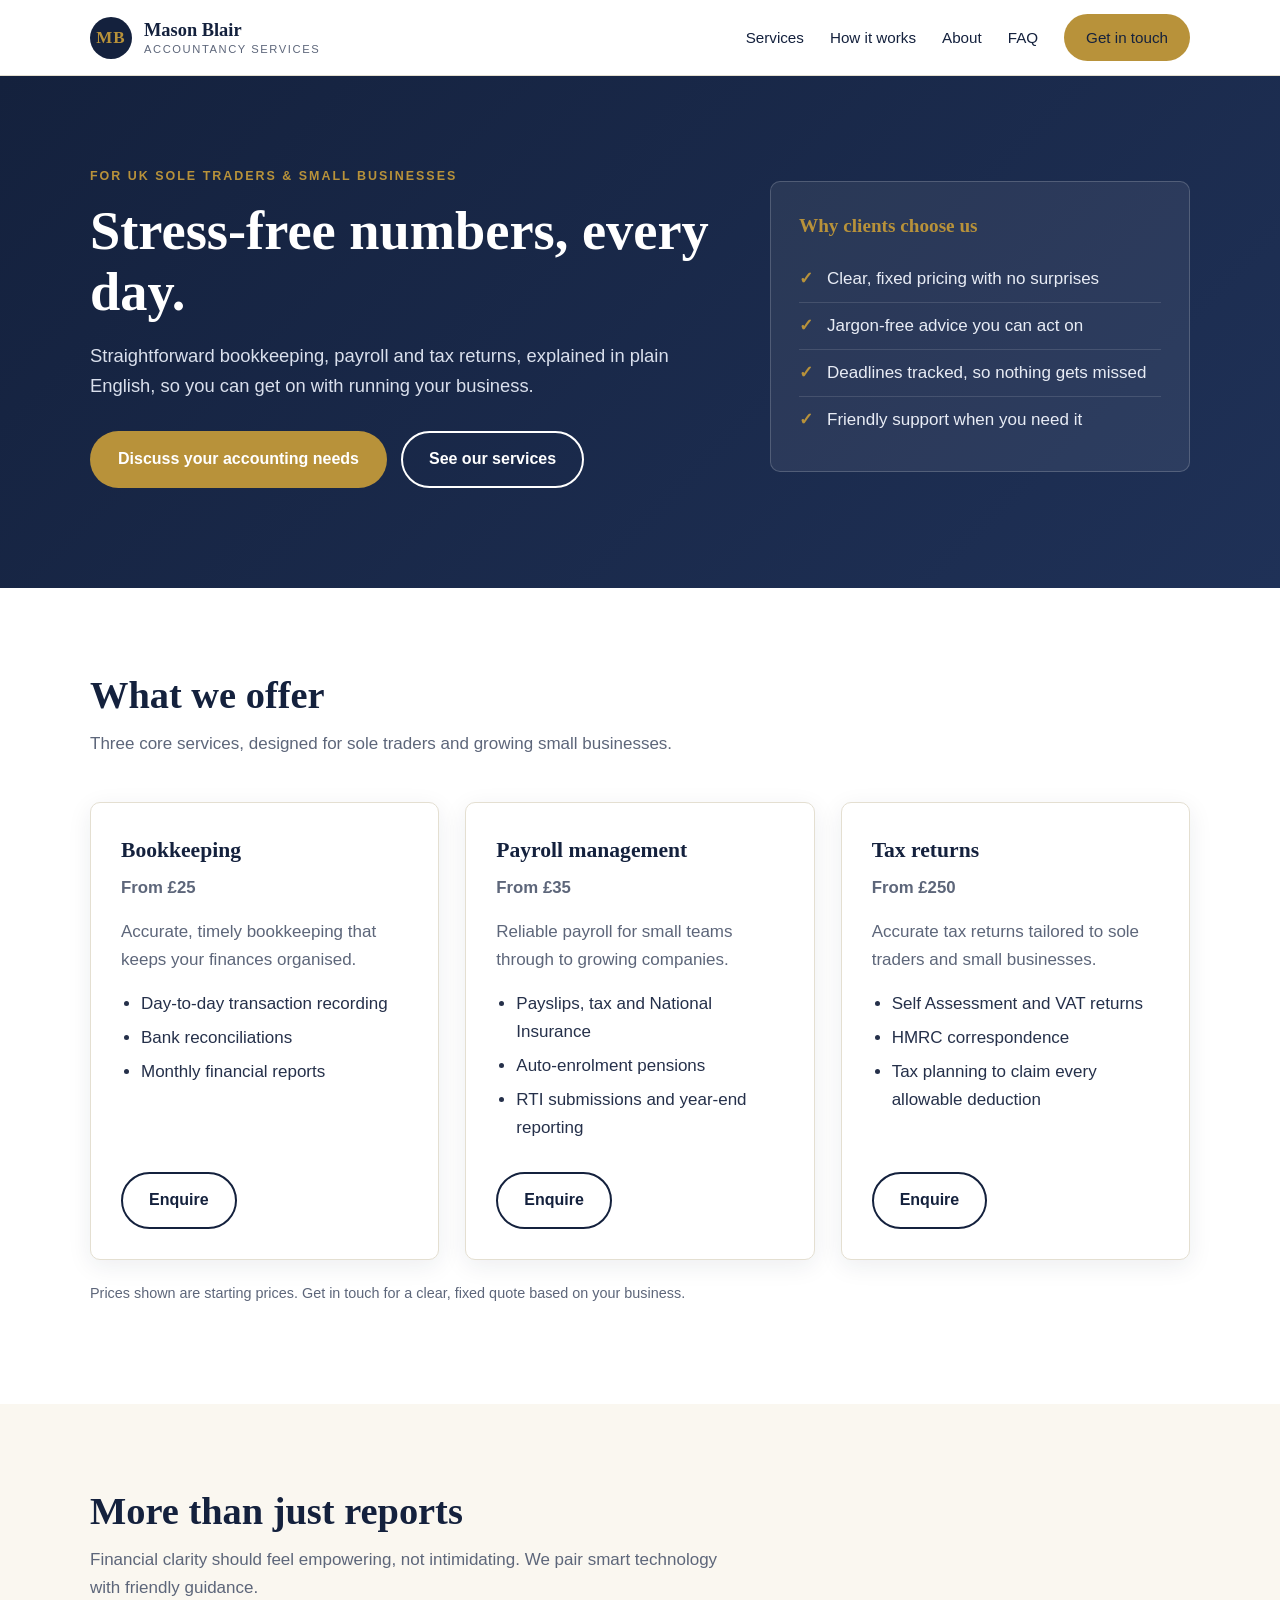
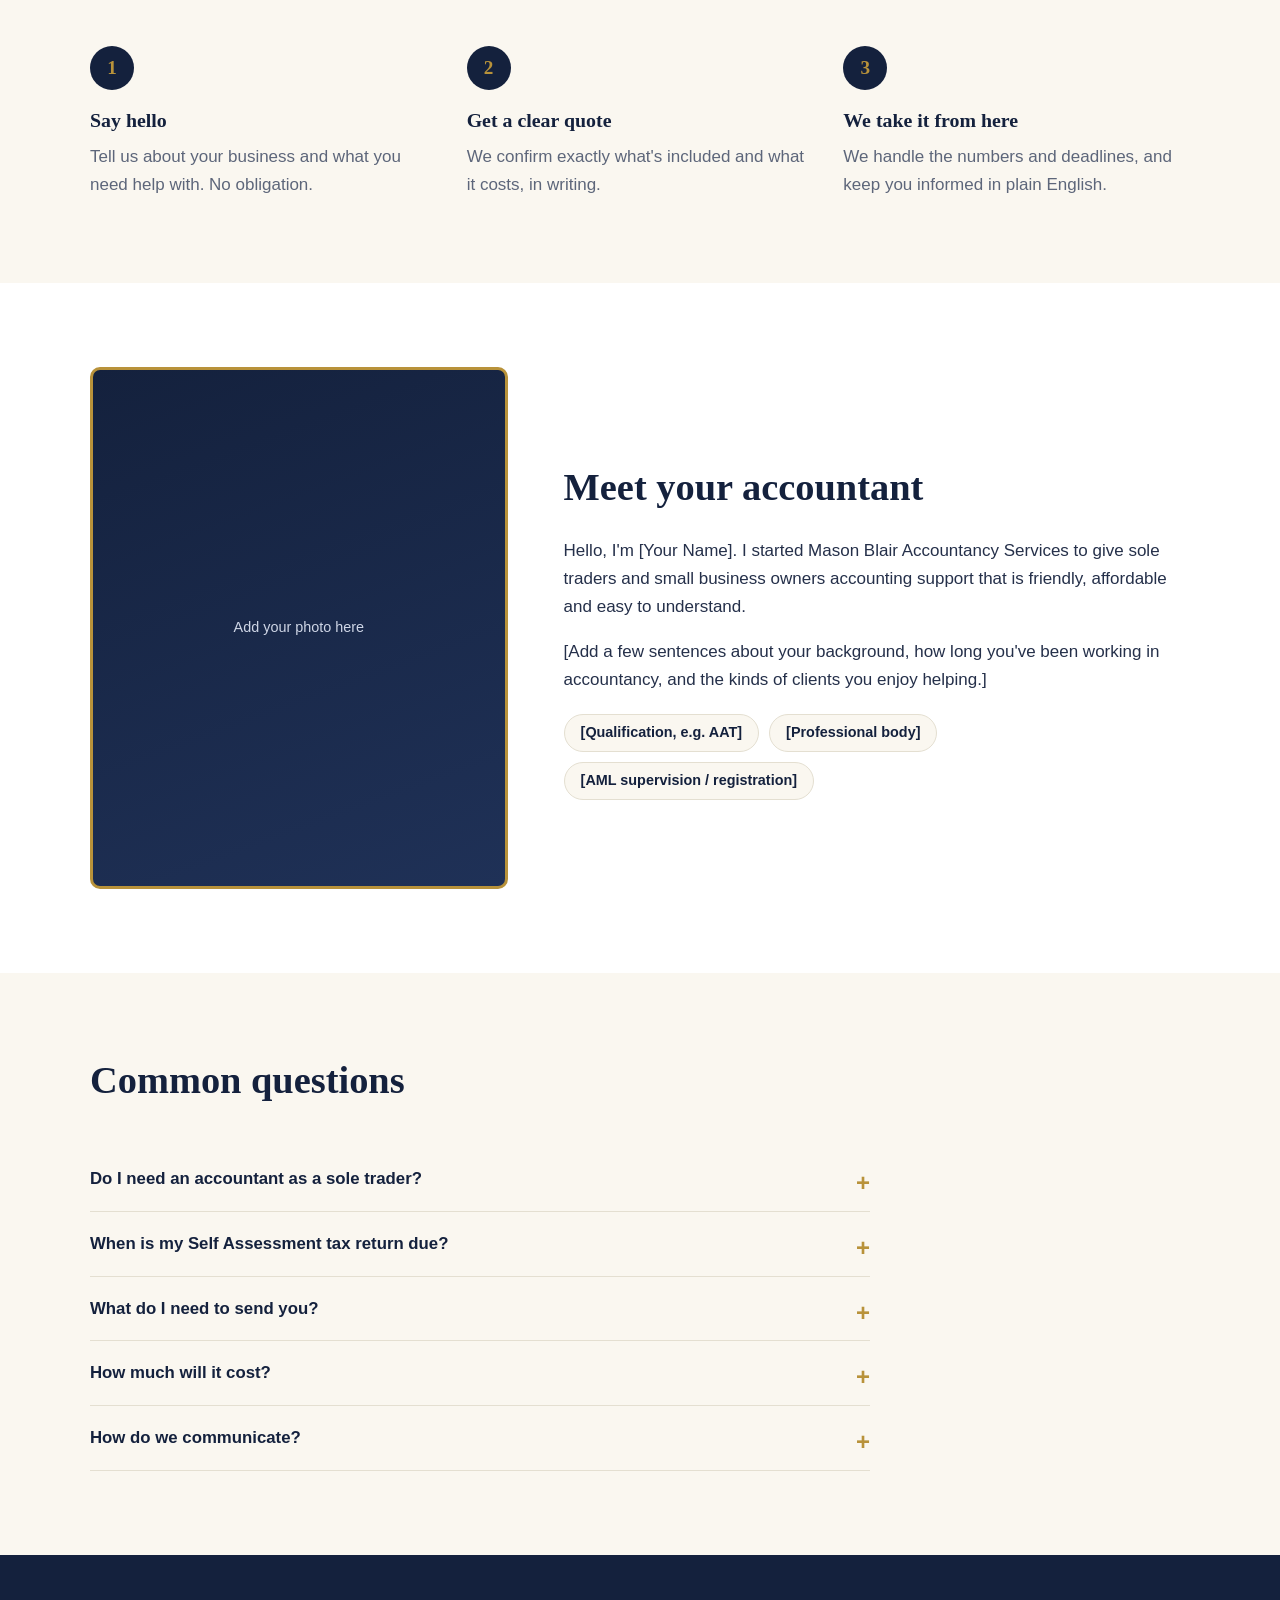
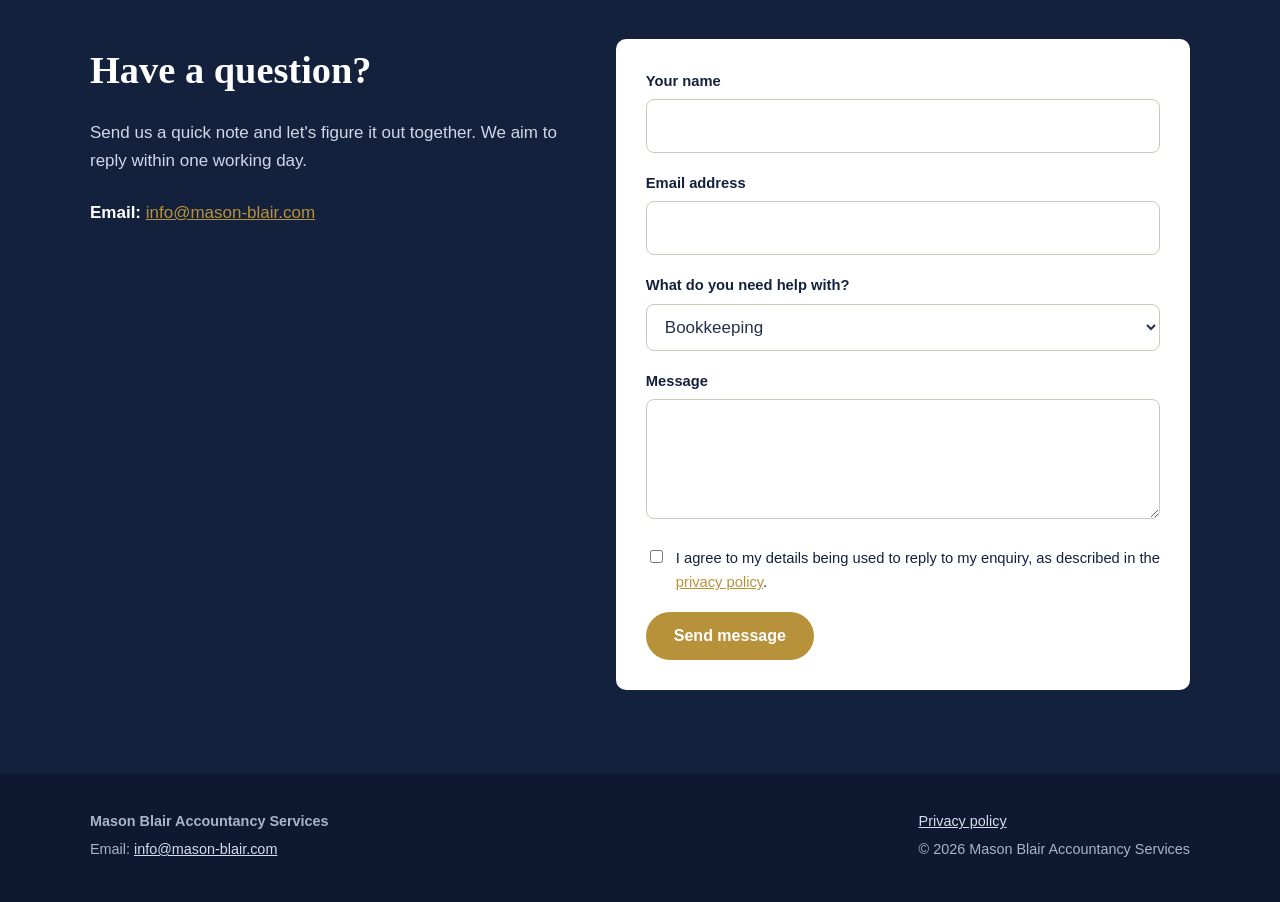
==== index.html @ b06ffdc8 "Add files via upload" ====
<!DOCTYPE html>
<html lang="en-GB">
<head>
  <meta charset="utf-8">
  <meta name="viewport" content="width=device-width, initial-scale=1">
  <title>Mason Blair | Bookkeeping, Payroll &amp; Tax Returns for UK Small Businesses</title>
  <meta name="description" content="Friendly, straightforward bookkeeping, payroll and tax returns for UK sole traders and small businesses. Clear numbers, clear advice.">
  <link rel="canonical" href="https://www.mason-blair.com/">
  <meta property="og:title" content="Mason Blair Accountancy Services">
  <meta property="og:description" content="Straightforward accounting for UK sole traders and small businesses.">
  <meta property="og:type" content="website">
  <meta property="og:url" content="https://www.mason-blair.com/">
  <link rel="stylesheet" href="style.css">
</head>
<body>
  <a class="skip-link" href="#main">Skip to content</a>

  <header class="site-header">
    <div class="container header-inner">
      <a class="brand" href="#top" aria-label="Mason Blair Accountancy Services – home">
        <span class="brand-mark" aria-hidden="true">MB</span>
        <span class="brand-text">Mason Blair<small>Accountancy Services</small></span>
      </a>
      <button class="nav-toggle" aria-expanded="false" aria-controls="nav">Menu</button>
      <nav class="nav" id="nav" aria-label="Main">
        <ul>
          <li><a href="#services">Services</a></li>
          <li><a href="#how">How it works</a></li>
          <li><a href="#about">About</a></li>
          <li><a href="#faq">FAQ</a></li>
          <li><a class="btn btn-primary btn-small" href="#contact">Get in touch</a></li>
        </ul>
      </nav>
    </div>
  </header>

  <main id="main">
    <div id="top"></div>

    <!-- HERO -->
    <section class="hero">
      <div class="container hero-grid">
        <div>
          <p class="eyebrow">For UK sole traders &amp; small businesses</p>
          <h1>Stress-free numbers, every day.</h1>
          <p class="lead">Straightforward bookkeeping, payroll and tax returns, explained in plain English, so you can get on with running your business.</p>
          <div class="hero-actions">
            <a class="btn btn-primary" href="#contact">Discuss your accounting needs</a>
            <a class="btn btn-outline" href="#services">See our services</a>
          </div>
        </div>
        <aside class="hero-card" aria-label="Why choose us">
          <h2>Why clients choose us</h2>
          <ul>
            <li>Clear, fixed pricing with no surprises</li>
            <li>Jargon-free advice you can act on</li>
            <li>Deadlines tracked, so nothing gets missed</li>
            <li>Friendly support when you need it</li>
          </ul>
        </aside>
      </div>
    </section>

    <!-- SERVICES -->
    <section id="services">
      <div class="container">
        <div class="section-head">
          <h2>What we offer</h2>
          <p>Three core services, designed for sole traders and growing small businesses.</p>
        </div>
        <div class="cards">
          <article class="card">
            <h3>Bookkeeping</h3>
            <!-- TODO: confirm the price unit (per month? per hour?) and edit below -->
            <p class="price">From £25</p>
            <p>Accurate, timely bookkeeping that keeps your finances organised.</p>
            <ul>
              <li>Day-to-day transaction recording</li>
              <li>Bank reconciliations</li>
              <li>Monthly financial reports</li>
            </ul>
            <a class="btn btn-outline" href="#contact">Enquire</a>
          </article>

          <article class="card">
            <h3>Payroll management</h3>
            <!-- TODO: confirm the price unit (per month? per employee?) and edit below -->
            <p class="price">From £35</p>
            <p>Reliable payroll for small teams through to growing companies.</p>
            <ul>
              <li>Payslips, tax and National Insurance</li>
              <li>Auto-enrolment pensions</li>
              <li>RTI submissions and year-end reporting</li>
            </ul>
            <a class="btn btn-outline" href="#contact">Enquire</a>
          </article>

          <article class="card">
            <h3>Tax returns</h3>
            <!-- TODO: confirm exactly what the price covers (e.g. one Self Assessment return) -->
            <p class="price">From £250</p>
            <p>Accurate tax returns tailored to sole traders and small businesses.</p>
            <ul>
              <li>Self Assessment and VAT returns</li>
              <li>HMRC correspondence</li>
              <li>Tax planning to claim every allowable deduction</li>
            </ul>
            <a class="btn btn-outline" href="#contact">Enquire</a>
          </article>
        </div>
        <p class="note">Prices shown are starting prices. Get in touch for a clear, fixed quote based on your business.</p>
      </div>
    </section>

    <!-- HOW IT WORKS -->
    <section id="how" class="section-alt">
      <div class="container">
        <div class="section-head">
          <h2>More than just reports</h2>
          <p>Financial clarity should feel empowering, not intimidating. We pair smart technology with friendly guidance.</p>
        </div>
        <div class="steps">
          <div class="step">
            <h3>Say hello</h3>
            <p>Tell us about your business and what you need help with. No obligation.</p>
          </div>
          <div class="step">
            <h3>Get a clear quote</h3>
            <p>We confirm exactly what's included and what it costs, in writing.</p>
          </div>
          <div class="step">
            <h3>We take it from here</h3>
            <p>We handle the numbers and deadlines, and keep you informed in plain English.</p>
          </div>
        </div>
      </div>
    </section>

    <!-- ABOUT -->
    <section id="about">
      <div class="container about-grid">
        <div class="about-photo">
          <!-- Replace this block with: <img src="your-photo.jpg" alt="Photo of [Your Name], founder of Mason Blair"> -->
          <span>Add your photo here</span>
        </div>
        <div class="about-text">
          <h2>Meet your accountant</h2>
          <!-- TODO: replace with your own story -->
          <p>Hello, I'm [Your Name]. I started Mason Blair Accountancy Services to give sole traders and small business owners accounting support that is friendly, affordable and easy to understand.</p>
          <p>[Add a few sentences about your background, how long you've been working in accountancy, and the kinds of clients you enjoy helping.]</p>
          <ul class="credentials" aria-label="Qualifications and memberships">
            <!-- TODO: replace with your real qualifications/memberships, or delete this list -->
            <li>[Qualification, e.g. AAT]</li>
            <li>[Professional body]</li>
            <li>[AML supervision / registration]</li>
          </ul>
        </div>
      </div>
    </section>

    <!-- TESTIMONIALS -->
    <!-- TODO: add genuine client quotes (with permission), then remove the comment markers around this section.
    <section class="section-alt" id="testimonials">
      <div class="container">
        <div class="section-head"><h2>What clients say</h2></div>
        <div class="quotes">
          <blockquote>"Real client quote here."<footer>Name, Business</footer></blockquote>
          <blockquote>"Another real client quote."<footer>Name, Business</footer></blockquote>
        </div>
      </div>
    </section>
    -->

    <!-- FAQ -->
    <section id="faq" class="section-alt">
      <div class="container">
        <div class="section-head">
          <h2>Common questions</h2>
        </div>
        <div class="faq">
          <details>
            <summary>Do I need an accountant as a sole trader?</summary>
            <p>You don't have to have one, but many sole traders find it saves time, reduces mistakes and helps them keep more of what they earn. We can help with as much or as little as you need.</p>
          </details>
          <details>
            <summary>When is my Self Assessment tax return due?</summary>
            <p>For most people the online filing deadline is 31 January following the end of the tax year (which ends 5 April), and any tax owed is also due by then. Check GOV.UK for the current year's exact dates.</p>
          </details>
          <details>
            <summary>What do I need to send you?</summary>
            <p>Typically your income and expense records (or bank statements), plus any relevant invoices and receipts. We'll give you a simple checklist once we've spoken.</p>
          </details>
          <details>
            <summary>How much will it cost?</summary>
            <p>Our prices start from the amounts shown above. We'll agree a clear, fixed quote with you before any work begins.</p>
          </details>
          <details>
            <summary>How do we communicate?</summary>
            <p>Mainly by email, with calls when you'd like to talk things through. We aim to reply within one working day.</p>
          </details>
        </div>
      </div>
    </section>

    <!-- CONTACT -->
    <section id="contact" class="contact">
      <div class="container contact-grid">
        <div>
          <h2>Have a question?</h2>
          <p>Send us a quick note and let's figure it out together. We aim to reply within one working day.</p>
          <ul class="contact-list">
            <li><strong>Email:</strong> <a href="mailto:info@mason-blair.com">info@mason-blair.com</a></li>
            <!-- <li><strong>Phone:</strong> <a href="tel:+44XXXXXXXXXX">0XXXX XXXXXX</a></li> -->
          </ul>
        </div>

        <!-- Replace YOUR_FORM_ID with your Formspree form ID (free at formspree.io), or use another form service -->
        <form action="https://formspree.io/f/YOUR_FORM_ID" method="POST">
          <div class="field">
            <label for="name">Your name</label>
            <input id="name" name="name" type="text" autocomplete="name" required>
          </div>
          <div class="field">
            <label for="email">Email address</label>
            <input id="email" name="email" type="email" autocomplete="email" required>
          </div>
          <div class="field">
            <label for="service">What do you need help with?</label>
            <select id="service" name="service">
              <option>Bookkeeping</option>
              <option>Payroll</option>
              <option>Tax return</option>
              <option>Not sure yet</option>
            </select>
          </div>
          <div class="field">
            <label for="message">Message</label>
            <textarea id="message" name="message" required></textarea>
          </div>
          <div class="hidden" aria-hidden="true">
            <label for="website">Leave this empty</label>
            <input id="website" name="_gotcha" type="text" tabindex="-1" autocomplete="off">
          </div>
          <div class="consent">
            <input id="consent" name="consent" type="checkbox" required>
            <label for="consent" style="font-weight:400;margin:0;">I agree to my details being used to reply to my enquiry, as described in the <a href="privacy.html">privacy policy</a>.</label>
          </div>
          <button class="btn btn-primary" type="submit">Send message</button>
        </form>
      </div>
    </section>
  </main>

  <footer class="site-footer">
    <div class="container footer-inner">
      <div>
        <p><strong>Mason Blair Accountancy Services</strong></p>
        <!-- TODO: add registered business details, e.g. "Registered in England &amp; Wales No. XXXXXXXX" -->
        <p>Email: <a href="mailto:info@mason-blair.com">info@mason-blair.com</a></p>
      </div>
      <div>
        <p><a href="privacy.html">Privacy policy</a></p>
        <p>&copy; <span id="year">2026</span> Mason Blair Accountancy Services</p>
      </div>
    </div>
  </footer>

  <script>
    // Mobile menu
    var toggle = document.querySelector('.nav-toggle');
    var nav = document.getElementById('nav');
    toggle.addEventListener('click', function () {
      var open = nav.classList.toggle('open');
      toggle.setAttribute('aria-expanded', open);
    });
    nav.querySelectorAll('a').forEach(function (a) {
      a.addEventListener('click', function () {
        nav.classList.remove('open');
        toggle.setAttribute('aria-expanded', 'false');
      });
    });
    // Footer year
    document.getElementById('year').textContent = new Date().getFullYear();
  </script>
</body>
</html>
---- style.css ----
/* Mason Blair Accountancy Services — stylesheet */
:root {
  --navy: #14213d;
  --navy-soft: #1f3157;
  --gold: #b8923a;
  --gold-dark: #8f6e24;
  --cream: #faf7f0;
  --white: #ffffff;
  --text: #25304a;
  --muted: #5d667a;
  --line: #e4dfd1;
  --radius: 10px;
  --shadow: 0 6px 24px rgba(20, 33, 61, 0.08);
  --serif: Georgia, "Times New Roman", serif;
  --sans: -apple-system, BlinkMacSystemFont, "Segoe UI", Roboto, Helvetica, Arial, sans-serif;
}

*, *::before, *::after { box-sizing: border-box; }

html { scroll-behavior: smooth; }

body {
  margin: 0;
  font-family: var(--sans);
  color: var(--text);
  background: var(--white);
  line-height: 1.65;
  font-size: 17px;
}

img { max-width: 100%; display: block; }

a { color: var(--navy-soft); }
a:hover { color: var(--gold-dark); }

.container { width: min(1100px, 100% - 40px); margin-inline: auto; }

.skip-link {
  position: absolute; left: -999px; top: 0;
  background: var(--navy); color: #fff; padding: 10px 16px; z-index: 100;
}
.skip-link:focus { left: 0; }

/* Header */
.site-header {
  position: sticky; top: 0; z-index: 50;
  background: rgba(255, 255, 255, 0.96);
  backdrop-filter: blur(6px);
  border-bottom: 1px solid var(--line);
}
.header-inner {
  display: flex; align-items: center; justify-content: space-between;
  padding: 14px 0; gap: 20px;
}
.brand { display: flex; align-items: center; gap: 12px; text-decoration: none; color: var(--navy); }
.brand-mark {
  width: 42px; height: 42px; border-radius: 50%;
  background: var(--navy); color: var(--gold);
  display: grid; place-items: center;
  font-family: var(--serif); font-weight: 700; font-size: 17px; letter-spacing: 1px;
}
.brand-text { font-family: var(--serif); font-size: 1.15rem; font-weight: 700; line-height: 1.1; }
.brand-text small { display: block; font-family: var(--sans); font-weight: 500; font-size: 0.7rem; letter-spacing: 0.14em; text-transform: uppercase; color: var(--muted); margin-top: 3px; }

.nav ul { list-style: none; display: flex; gap: 26px; margin: 0; padding: 0; align-items: center; }
.nav a { text-decoration: none; color: var(--navy); font-weight: 500; font-size: 0.95rem; }
.nav a:hover { color: var(--gold-dark); }

.nav-toggle {
  display: none; background: none; border: 1px solid var(--line);
  border-radius: 8px; padding: 8px 12px; font: inherit; color: var(--navy); cursor: pointer;
}

/* Buttons */
.btn {
  display: inline-block; padding: 13px 26px; border-radius: 999px;
  font-weight: 600; text-decoration: none; border: 2px solid transparent;
  cursor: pointer; font-size: 1rem; font-family: var(--sans); transition: all 0.2s ease;
}
.btn-primary { background: var(--gold); color: #fff; }
.btn-primary:hover { background: var(--gold-dark); color: #fff; }
.btn-outline { border-color: var(--navy); color: var(--navy); background: transparent; }
.btn-outline:hover { background: var(--navy); color: #fff; }
.btn-small { padding: 9px 20px; font-size: 0.92rem; }

/* Hero */
.hero { background: linear-gradient(135deg, var(--navy) 0%, var(--navy-soft) 100%); color: #fff; padding: 90px 0 100px; }
.hero-grid { display: grid; grid-template-columns: 1.2fr 0.8fr; gap: 50px; align-items: center; }
.eyebrow { text-transform: uppercase; letter-spacing: 0.16em; font-size: 0.78rem; font-weight: 600; color: var(--gold); margin: 0 0 14px; }
.hero h1 { font-family: var(--serif); font-size: clamp(2.2rem, 5vw, 3.4rem); line-height: 1.12; margin: 0 0 18px; }
.hero p.lead { font-size: 1.15rem; color: #d9dfec; max-width: 36em; margin: 0 0 30px; }
.hero-actions { display: flex; gap: 14px; flex-wrap: wrap; }
.hero .btn-outline { border-color: #fff; color: #fff; }
.hero .btn-outline:hover { background: #fff; color: var(--navy); }

.hero-card {
  background: rgba(255, 255, 255, 0.07); border: 1px solid rgba(255, 255, 255, 0.18);
  border-radius: var(--radius); padding: 28px;
}
.hero-card h2 { font-family: var(--serif); font-size: 1.2rem; margin: 0 0 14px; color: var(--gold); }
.hero-card ul { list-style: none; margin: 0; padding: 0; }
.hero-card li { padding: 9px 0 9px 28px; position: relative; border-bottom: 1px solid rgba(255, 255, 255, 0.12); color: #e8ecf5; }
.hero-card li:last-child { border-bottom: none; }
.hero-card li::before { content: "✓"; position: absolute; left: 0; color: var(--gold); font-weight: 700; }

/* Sections */
section { padding: 84px 0; }
.section-alt { background: var(--cream); }
.section-head { max-width: 640px; margin-bottom: 44px; }
.section-head h2 { font-family: var(--serif); color: var(--navy); font-size: clamp(1.8rem, 3.5vw, 2.4rem); line-height: 1.2; margin: 0 0 12px; }
.section-head p { color: var(--muted); margin: 0; }

/* Services */
.cards { display: grid; grid-template-columns: repeat(3, 1fr); gap: 26px; }
.card {
  background: var(--white); border: 1px solid var(--line); border-radius: var(--radius);
  padding: 30px; box-shadow: var(--shadow); display: flex; flex-direction: column;
}
.card h3 { font-family: var(--serif); color: var(--navy); font-size: 1.35rem; margin: 0 0 6px; }
.price { color: var(--gold-dark); font-weight: 700; font-size: 1.05rem; margin: 0 0 14px; }
.card p { color: var(--muted); margin: 0 0 16px; }
.card ul { margin: 0 0 24px; padding-left: 20px; }
.card li { margin-bottom: 6px; }
.card .btn { margin-top: auto; align-self: flex-start; }
.note { margin-top: 22px; font-size: 0.9rem; color: var(--muted); }

/* How it works */
.steps { display: grid; grid-template-columns: repeat(3, 1fr); gap: 30px; counter-reset: step; }
.step { position: relative; padding-top: 58px; }
.step::before {
  counter-increment: step; content: counter(step);
  position: absolute; top: 0; left: 0; width: 44px; height: 44px; border-radius: 50%;
  background: var(--navy); color: var(--gold); display: grid; place-items: center;
  font-family: var(--serif); font-weight: 700; font-size: 1.2rem;
}
.step h3 { font-family: var(--serif); color: var(--navy); margin: 0 0 6px; }
.step p { margin: 0; color: var(--muted); }

/* About */
.about-grid { display: grid; grid-template-columns: 0.8fr 1.2fr; gap: 56px; align-items: center; }
.about-photo {
  aspect-ratio: 4 / 5; border-radius: var(--radius);
  background: linear-gradient(160deg, var(--navy) 0%, var(--navy-soft) 100%);
  display: grid; place-items: center; text-align: center; padding: 24px;
  color: #cfd6e6; font-size: 0.9rem; border: 3px solid var(--gold);
}
.about-photo img { width: 100%; height: 100%; object-fit: cover; border-radius: 7px; }
.about-text h2 { font-family: var(--serif); color: var(--navy); font-size: clamp(1.8rem, 3.5vw, 2.4rem); margin: 0 0 14px; }
.credentials { list-style: none; padding: 0; margin: 20px 0 0; display: flex; flex-wrap: wrap; gap: 10px; }
.credentials li { background: var(--cream); border: 1px solid var(--line); border-radius: 999px; padding: 6px 16px; font-size: 0.9rem; font-weight: 600; color: var(--navy); }

/* Testimonials */
.quotes { display: grid; grid-template-columns: repeat(2, 1fr); gap: 26px; }
blockquote { margin: 0; background: var(--white); border-left: 4px solid var(--gold); padding: 24px 28px; border-radius: 0 var(--radius) var(--radius) 0; box-shadow: var(--shadow); font-family: var(--serif); font-size: 1.1rem; }
blockquote footer { margin-top: 12px; font-family: var(--sans); font-size: 0.88rem; color: var(--muted); }

/* FAQ */
.faq { max-width: 780px; }
details { border-bottom: 1px solid var(--line); padding: 18px 0; }
summary { cursor: pointer; font-weight: 600; color: var(--navy); font-size: 1.05rem; list-style: none; padding-right: 30px; position: relative; }
summary::-webkit-details-marker { display: none; }
summary::after { content: "+"; position: absolute; right: 0; top: -2px; font-size: 1.5rem; color: var(--gold); transition: transform 0.2s; }
details[open] summary::after { content: "–"; }
details p { margin: 12px 0 0; color: var(--muted); }

/* Contact */
.contact { background: var(--navy); color: #fff; }
.contact-grid { display: grid; grid-template-columns: 0.9fr 1.1fr; gap: 56px; }
.contact h2 { font-family: var(--serif); font-size: clamp(1.8rem, 3.5vw, 2.4rem); margin: 0 0 14px; }
.contact p { color: #d0d7e8; }
.contact a { color: var(--gold); }
.contact-list { list-style: none; padding: 0; margin: 24px 0 0; }
.contact-list li { margin-bottom: 10px; }

form { background: var(--white); color: var(--text); padding: 30px; border-radius: var(--radius); }
.field { margin-bottom: 18px; }
label { display: block; font-weight: 600; font-size: 0.92rem; margin-bottom: 6px; color: var(--navy); }
input, select, textarea {
  width: 100%; padding: 12px 14px; border: 1px solid #cfc9b8; border-radius: 8px;
  font: inherit; color: var(--text); background: #fff;
}
input:focus, select:focus, textarea:focus, .btn:focus-visible, a:focus-visible, summary:focus-visible {
  outline: 3px solid rgba(184, 146, 58, 0.5); outline-offset: 2px;
}
textarea { min-height: 120px; resize: vertical; }
.consent { display: flex; gap: 10px; align-items: flex-start; font-size: 0.88rem; color: var(--muted); margin-bottom: 18px; }
.consent input { width: auto; margin-top: 4px; }
.hidden { position: absolute; left: -9999px; }

/* Footer */
.site-footer { background: #0e1830; color: #aab3c9; padding: 36px 0; font-size: 0.9rem; }
.footer-inner { display: flex; justify-content: space-between; gap: 20px; flex-wrap: wrap; }
.site-footer a { color: #d6dcec; }
.site-footer p { margin: 0 0 4px; }

/* Plain pages (privacy) */
.page { padding: 70px 0 90px; max-width: 760px; }
.page h1 { font-family: var(--serif); color: var(--navy); font-size: 2.3rem; margin: 0 0 8px; }
.page h2 { font-family: var(--serif); color: var(--navy); margin: 34px 0 8px; font-size: 1.35rem; }
.page .updated { color: var(--muted); margin-bottom: 30px; }

/* Responsive */
@media (max-width: 900px) {
  .hero-grid, .about-grid, .contact-grid { grid-template-columns: 1fr; }
  .cards, .steps, .quotes { grid-template-columns: 1fr; }
  .about-photo { max-width: 320px; }
  section { padding: 64px 0; }
  .hero { padding: 64px 0 72px; }
}
@media (max-width: 760px) {
  .nav-toggle { display: block; }
  .nav { display: none; position: absolute; top: 100%; left: 0; right: 0; background: #fff; border-bottom: 1px solid var(--line); padding: 14px 20px 20px; }
  .nav.open { display: block; }
  .nav ul { flex-direction: column; align-items: flex-start; gap: 16px; }
}
@media (prefers-reduced-motion: reduce) {
  html { scroll-behavior: auto; }
  * { transition: none !important; }
}
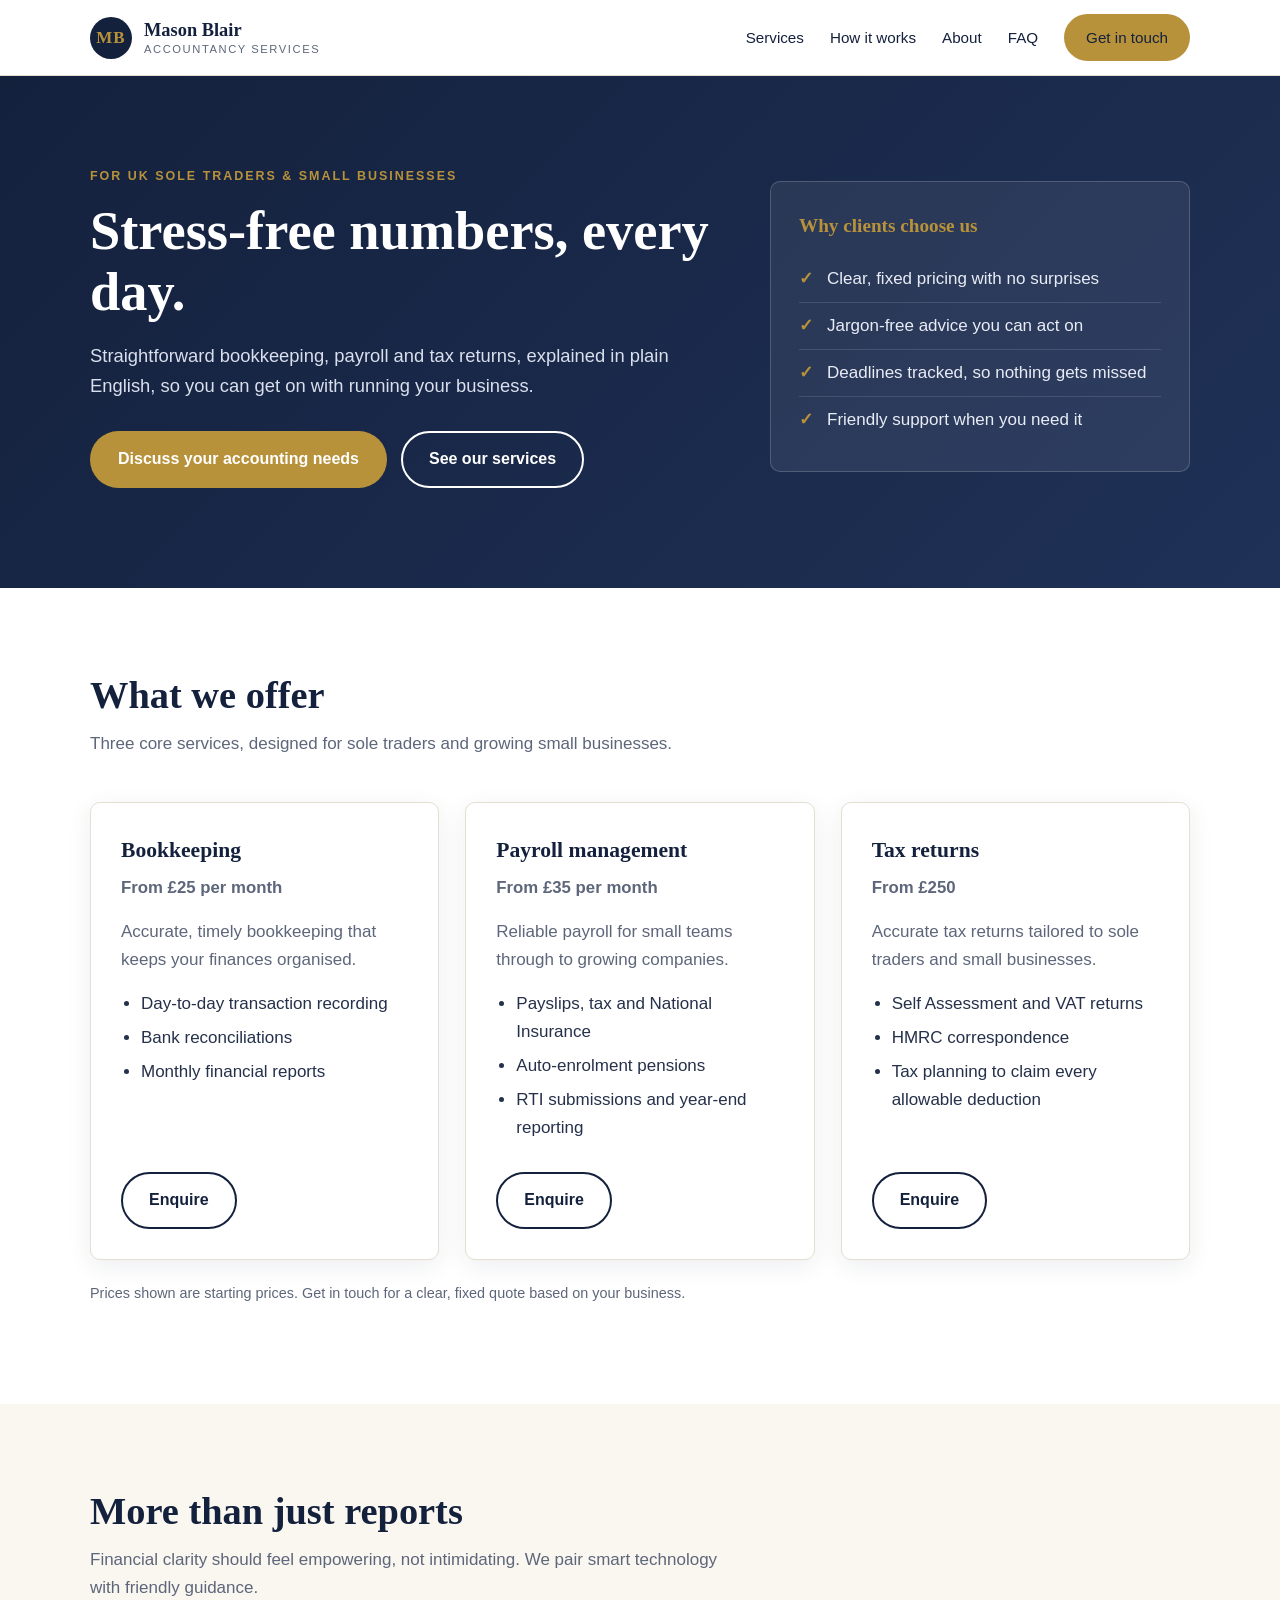
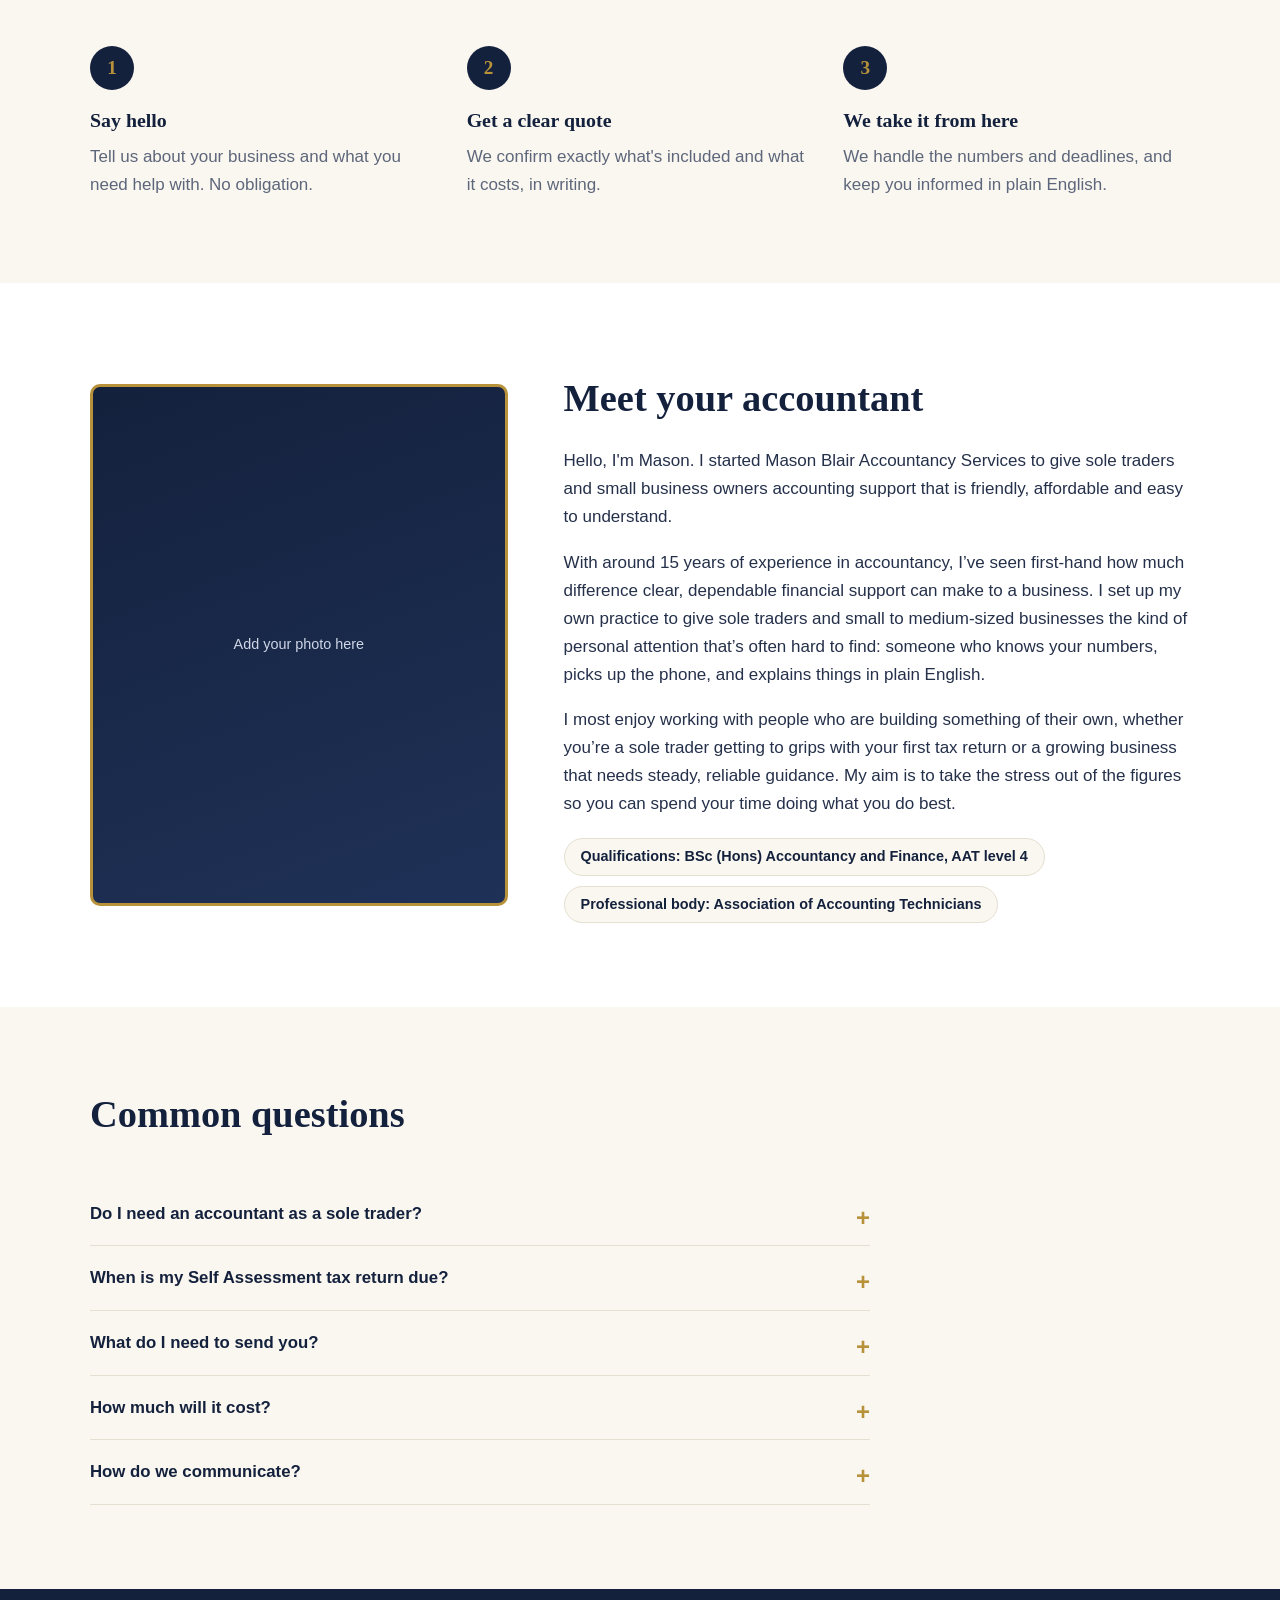
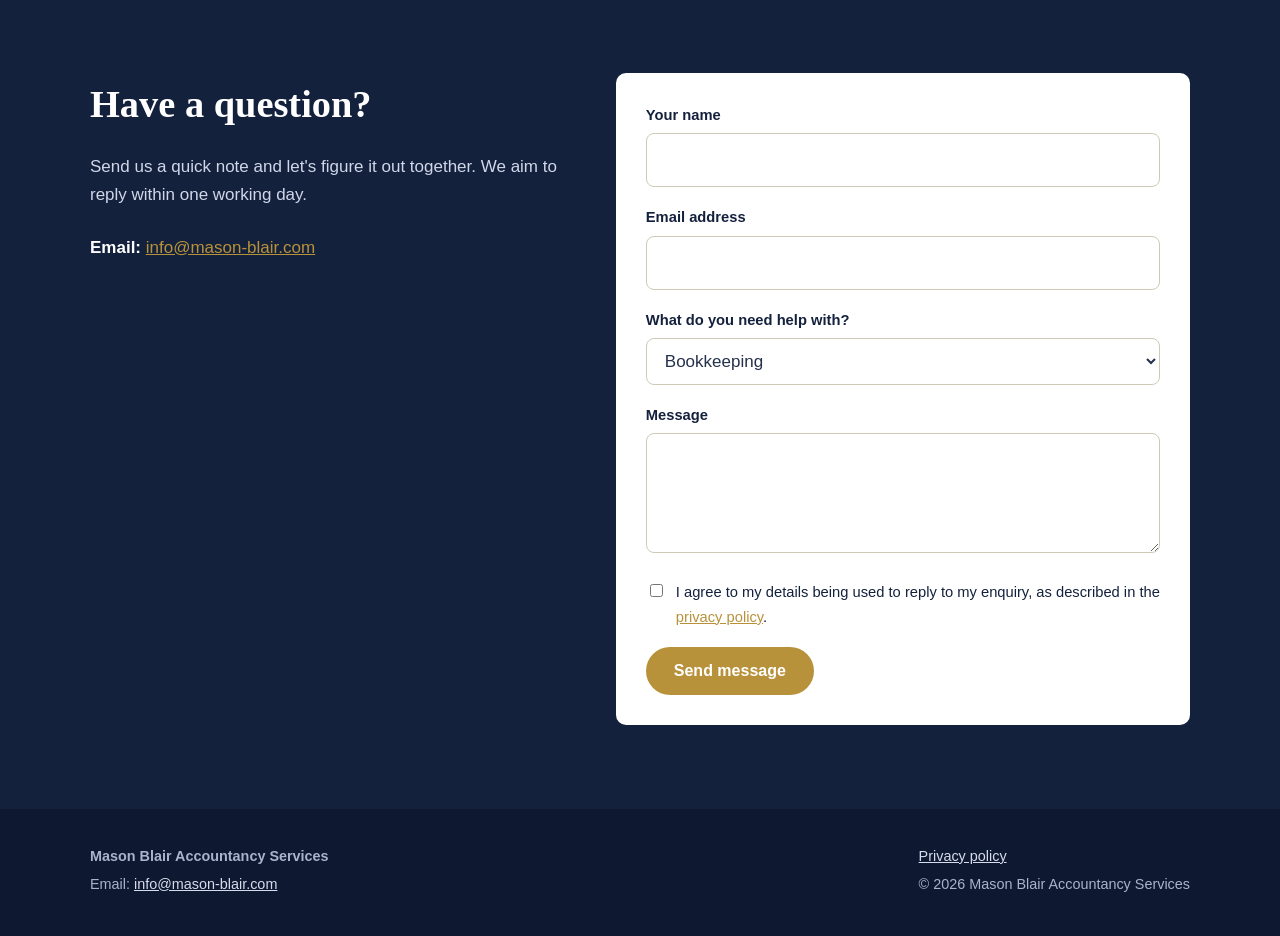
==== commit 80c2194b: "Add files via upload" ====
--- a/index.html
+++ b/index.html
@@ -71,8 +71,7 @@
         <div class="cards">
           <article class="card">
             <h3>Bookkeeping</h3>
-            <!-- TODO: confirm the price unit (per month? per hour?) and edit below -->
-            <p class="price">From £25</p>
+            <p class="price">From £25 per month</p>
             <p>Accurate, timely bookkeeping that keeps your finances organised.</p>
             <ul>
               <li>Day-to-day transaction recording</li>
@@ -84,8 +83,7 @@
 
           <article class="card">
             <h3>Payroll management</h3>
-            <!-- TODO: confirm the price unit (per month? per employee?) and edit below -->
-            <p class="price">From £35</p>
+            <p class="price">From £35 per month</p>
             <p>Reliable payroll for small teams through to growing companies.</p>
             <ul>
               <li>Payslips, tax and National Insurance</li>
@@ -97,7 +95,6 @@
 
           <article class="card">
             <h3>Tax returns</h3>
-            <!-- TODO: confirm exactly what the price covers (e.g. one Self Assessment return) -->
             <p class="price">From £250</p>
             <p>Accurate tax returns tailored to sole traders and small businesses.</p>
             <ul>
@@ -145,14 +142,12 @@
         </div>
         <div class="about-text">
           <h2>Meet your accountant</h2>
-          <!-- TODO: replace with your own story -->
-          <p>Hello, I'm [Your Name]. I started Mason Blair Accountancy Services to give sole traders and small business owners accounting support that is friendly, affordable and easy to understand.</p>
-          <p>[Add a few sentences about your background, how long you've been working in accountancy, and the kinds of clients you enjoy helping.]</p>
+          <p>Hello, I'm Mason. I started Mason Blair Accountancy Services to give sole traders and small business owners accounting support that is friendly, affordable and easy to understand.</p>
+          <p>With around 15 years of experience in accountancy, I’ve seen first-hand how much difference clear, dependable financial support can make to a business. I set up my own practice to give sole traders and small to medium-sized businesses the kind of personal attention that’s often hard to find: someone who knows your numbers, picks up the phone, and explains things in plain English.</p>
+	  <p>I most enjoy working with people who are building something of their own, whether you’re a sole trader getting to grips with your first tax return or a growing business that needs steady, reliable guidance. My aim is to take the stress out of the figures so you can spend your time doing what you do best.</p>
           <ul class="credentials" aria-label="Qualifications and memberships">
-            <!-- TODO: replace with your real qualifications/memberships, or delete this list -->
-            <li>[Qualification, e.g. AAT]</li>
-            <li>[Professional body]</li>
-            <li>[AML supervision / registration]</li>
+            <li>Qualifications: BSc (Hons) Accountancy and Finance, AAT level 4</li>
+            <li>Professional body: Association of Accounting Technicians</li>
           </ul>
         </div>
       </div>
@@ -210,12 +205,12 @@
           <p>Send us a quick note and let's figure it out together. We aim to reply within one working day.</p>
           <ul class="contact-list">
             <li><strong>Email:</strong> <a href="mailto:info@mason-blair.com">info@mason-blair.com</a></li>
-            <!-- <li><strong>Phone:</strong> <a href="tel:+44XXXXXXXXXX">0XXXX XXXXXX</a></li> -->
+            <!-- <li><strong>Phone:</strong> <a href="tel:07827 689 279">07827 689 279</a></li> -->
           </ul>
         </div>
 
         <!-- Replace YOUR_FORM_ID with your Formspree form ID (free at formspree.io), or use another form service -->
-        <form action="https://formspree.io/f/YOUR_FORM_ID" method="POST">
+        <form action="https://formspree.io/f/moedjldq" method="POST">
           <div class="field">
             <label for="name">Your name</label>
             <input id="name" name="name" type="text" autocomplete="name" required>
@@ -255,7 +250,6 @@
     <div class="container footer-inner">
       <div>
         <p><strong>Mason Blair Accountancy Services</strong></p>
-        <!-- TODO: add registered business details, e.g. "Registered in England &amp; Wales No. XXXXXXXX" -->
         <p>Email: <a href="mailto:info@mason-blair.com">info@mason-blair.com</a></p>
       </div>
       <div>
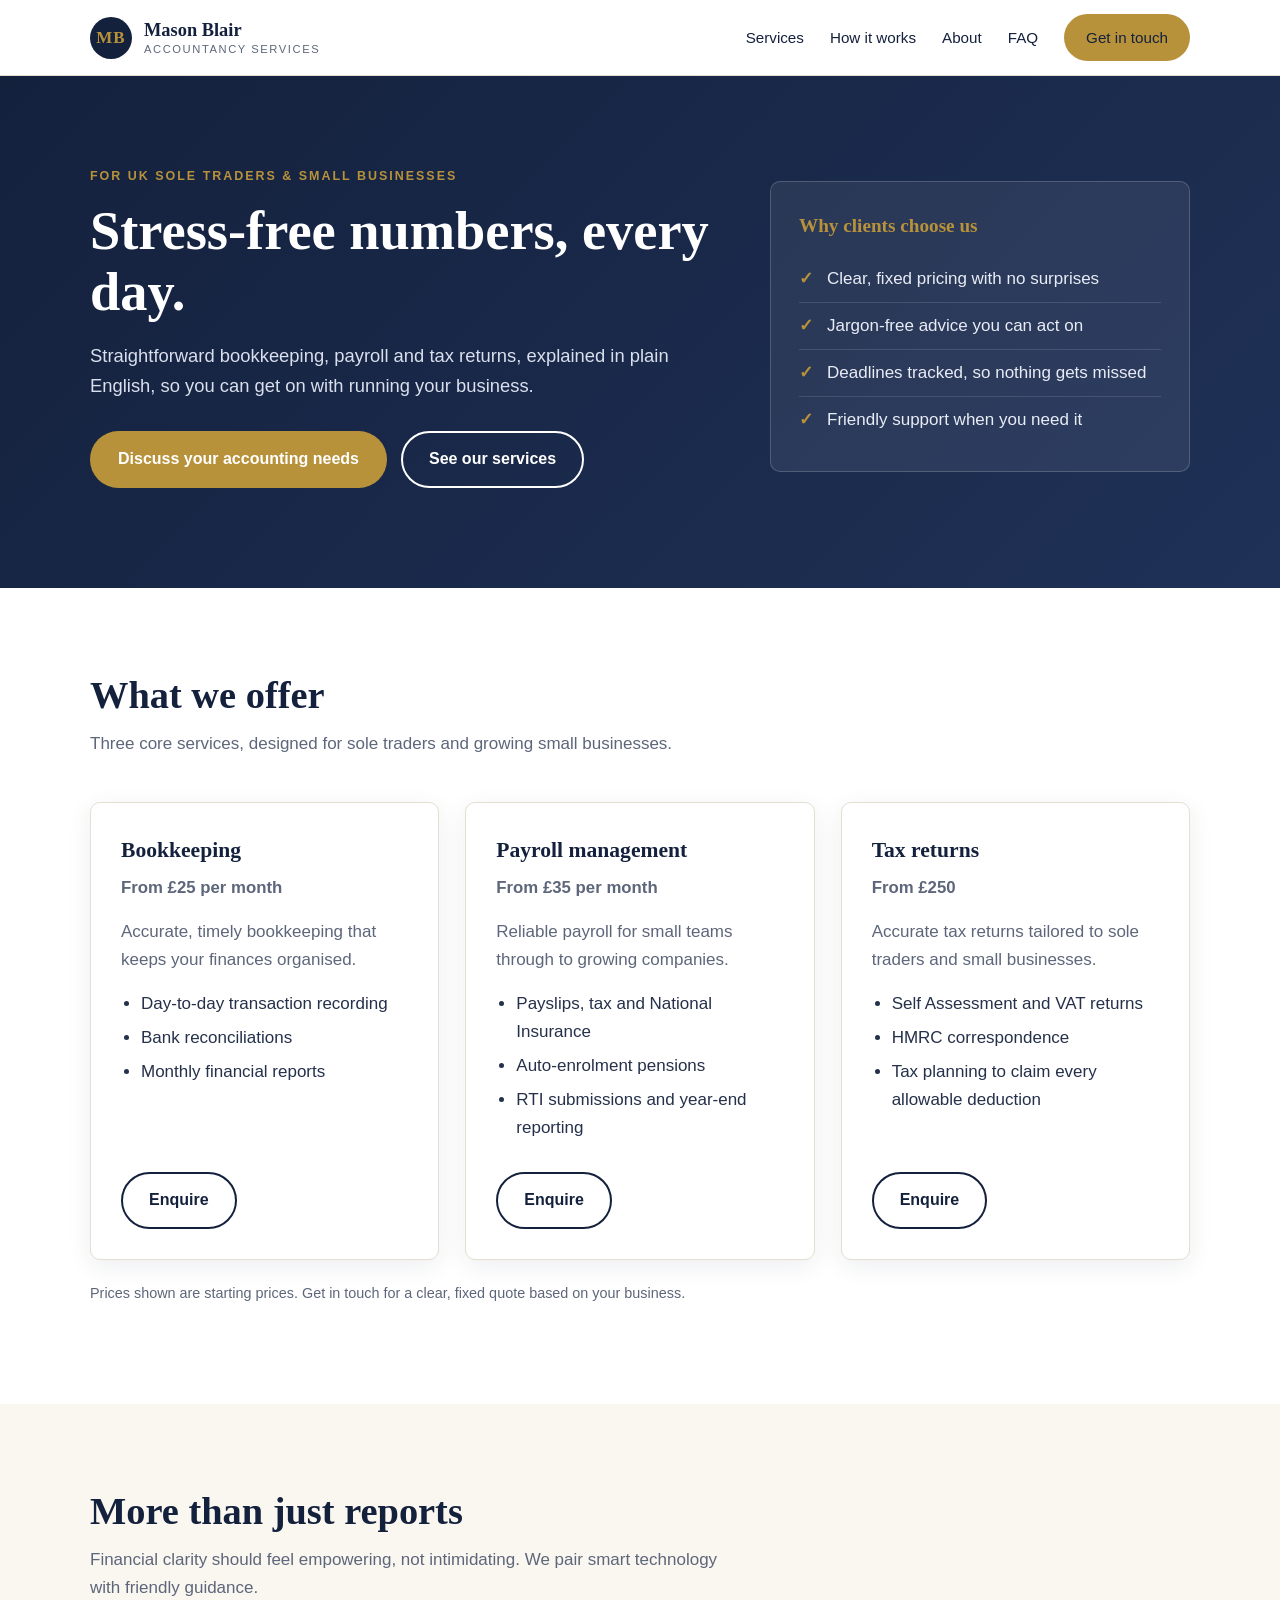
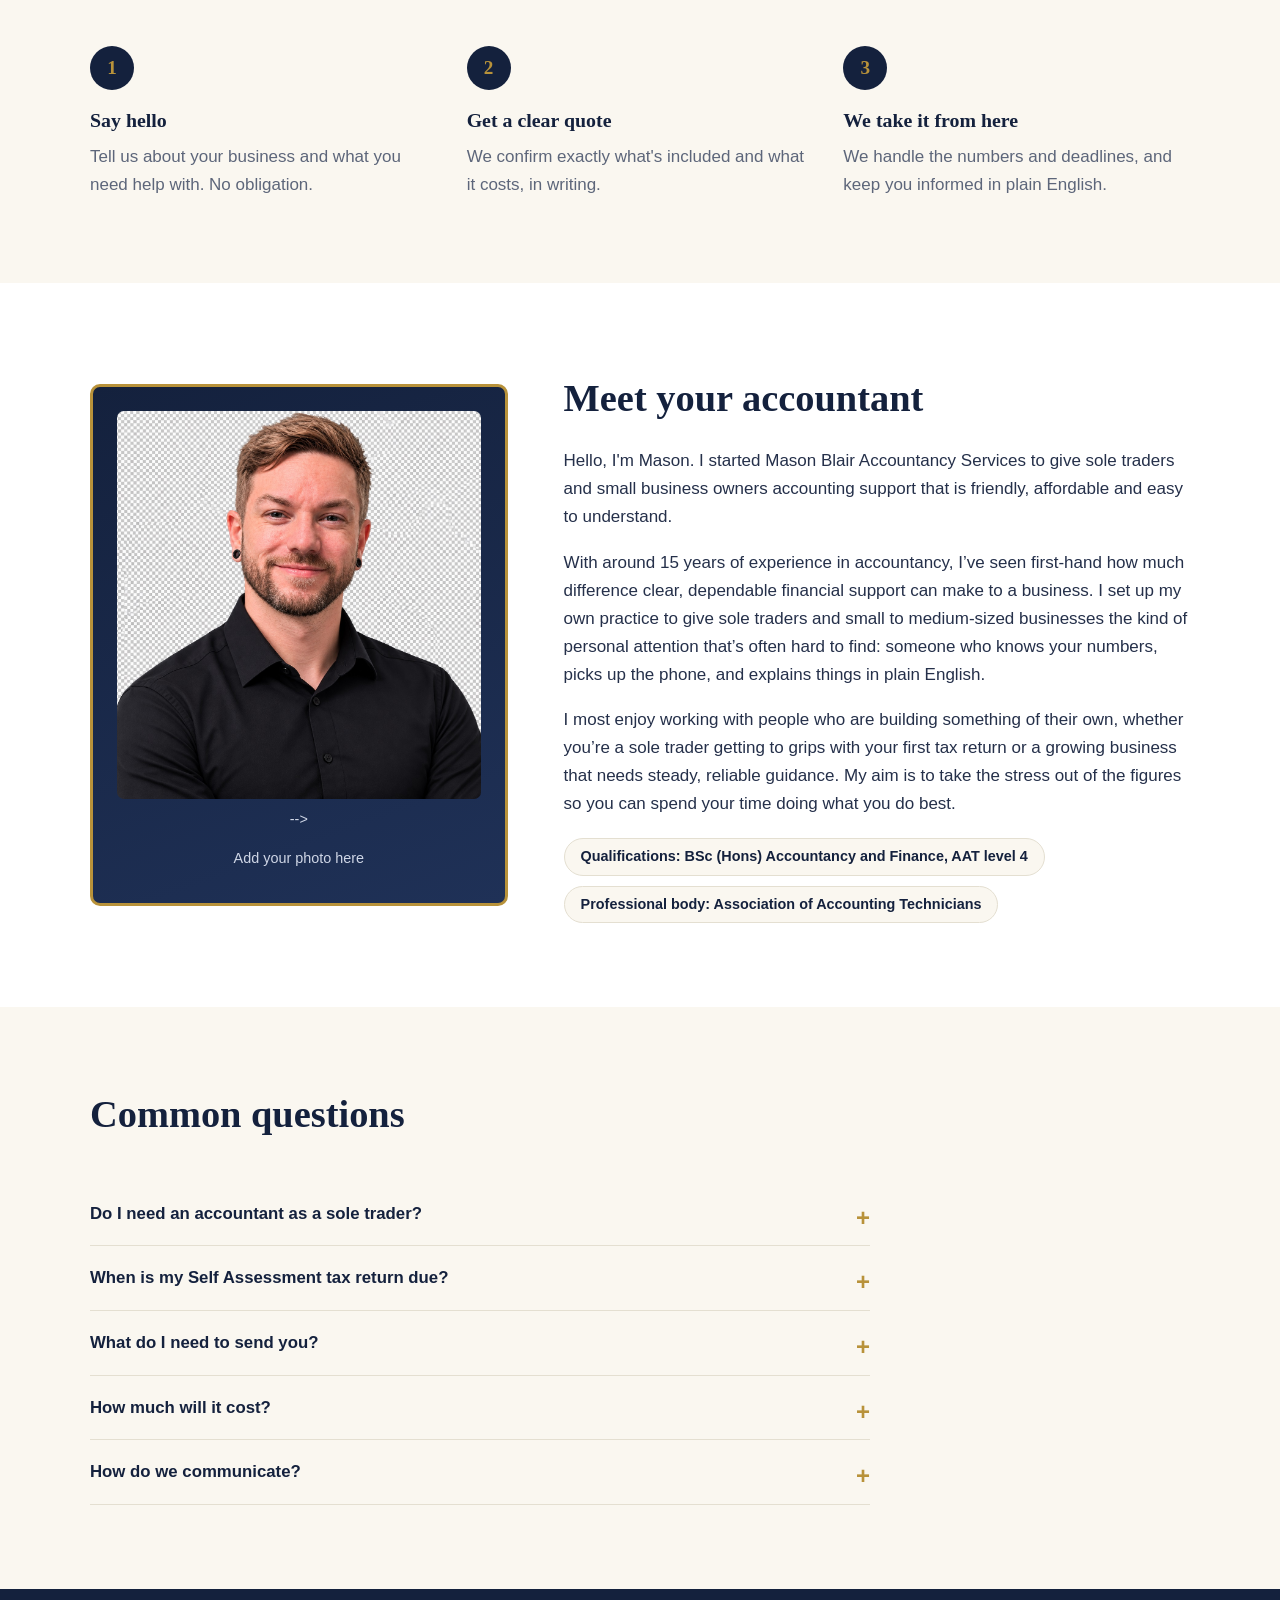
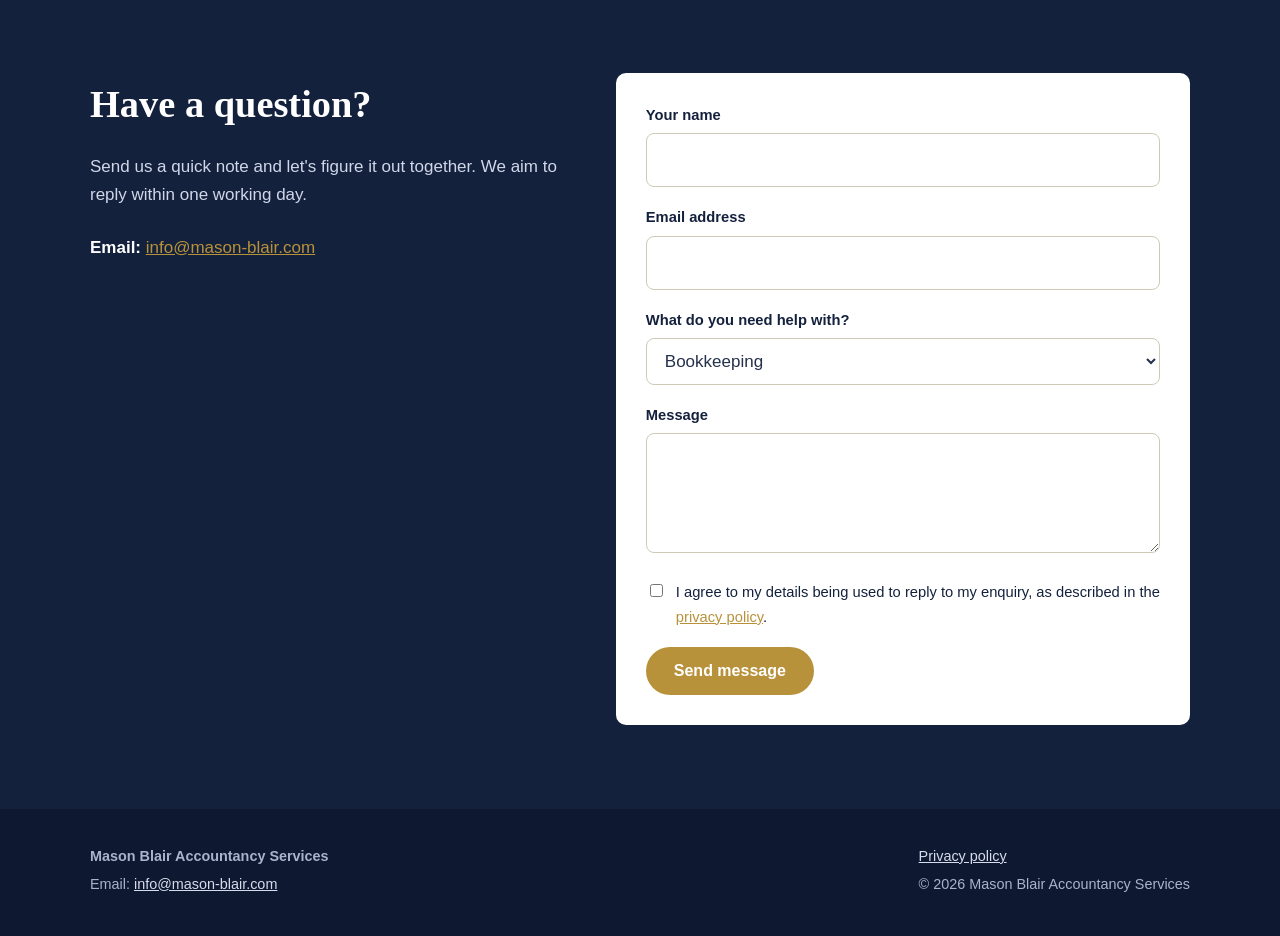
==== commit 903871b2: "Update about section with headshot and form action Updated the photo and removed placeholder comment" ====
--- a/index.html
+++ b/index.html
@@ -137,7 +137,7 @@
     <section id="about">
       <div class="container about-grid">
         <div class="about-photo">
-          <!-- Replace this block with: <img src="your-photo.jpg" alt="Photo of [Your Name], founder of Mason Blair"> -->
+         <img src="Headshot.jpg" alt="Photo of Mason, founder of Mason Blair Accountancy Services"> -->
           <span>Add your photo here</span>
         </div>
         <div class="about-text">
@@ -209,7 +209,6 @@
           </ul>
         </div>
 
-        <!-- Replace YOUR_FORM_ID with your Formspree form ID (free at formspree.io), or use another form service -->
         <form action="https://formspree.io/f/moedjldq" method="POST">
           <div class="field">
             <label for="name">Your name</label>
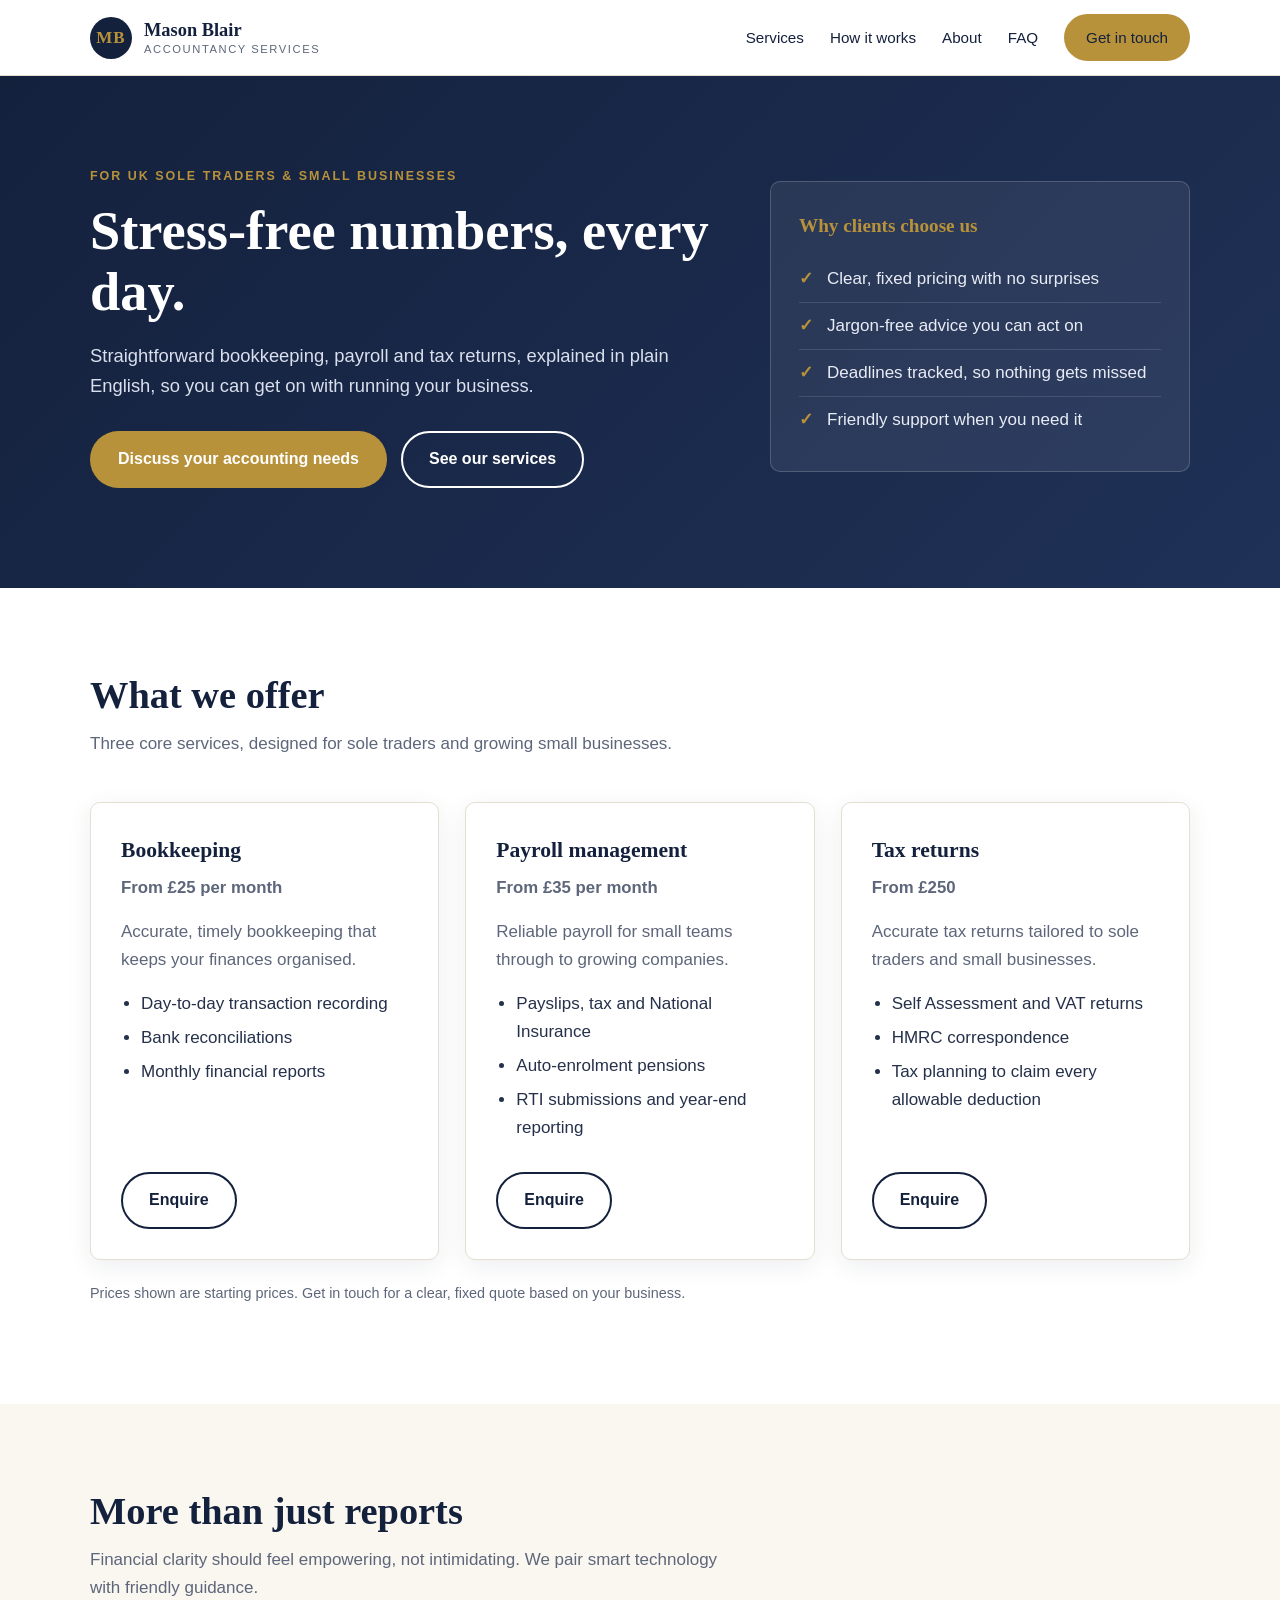
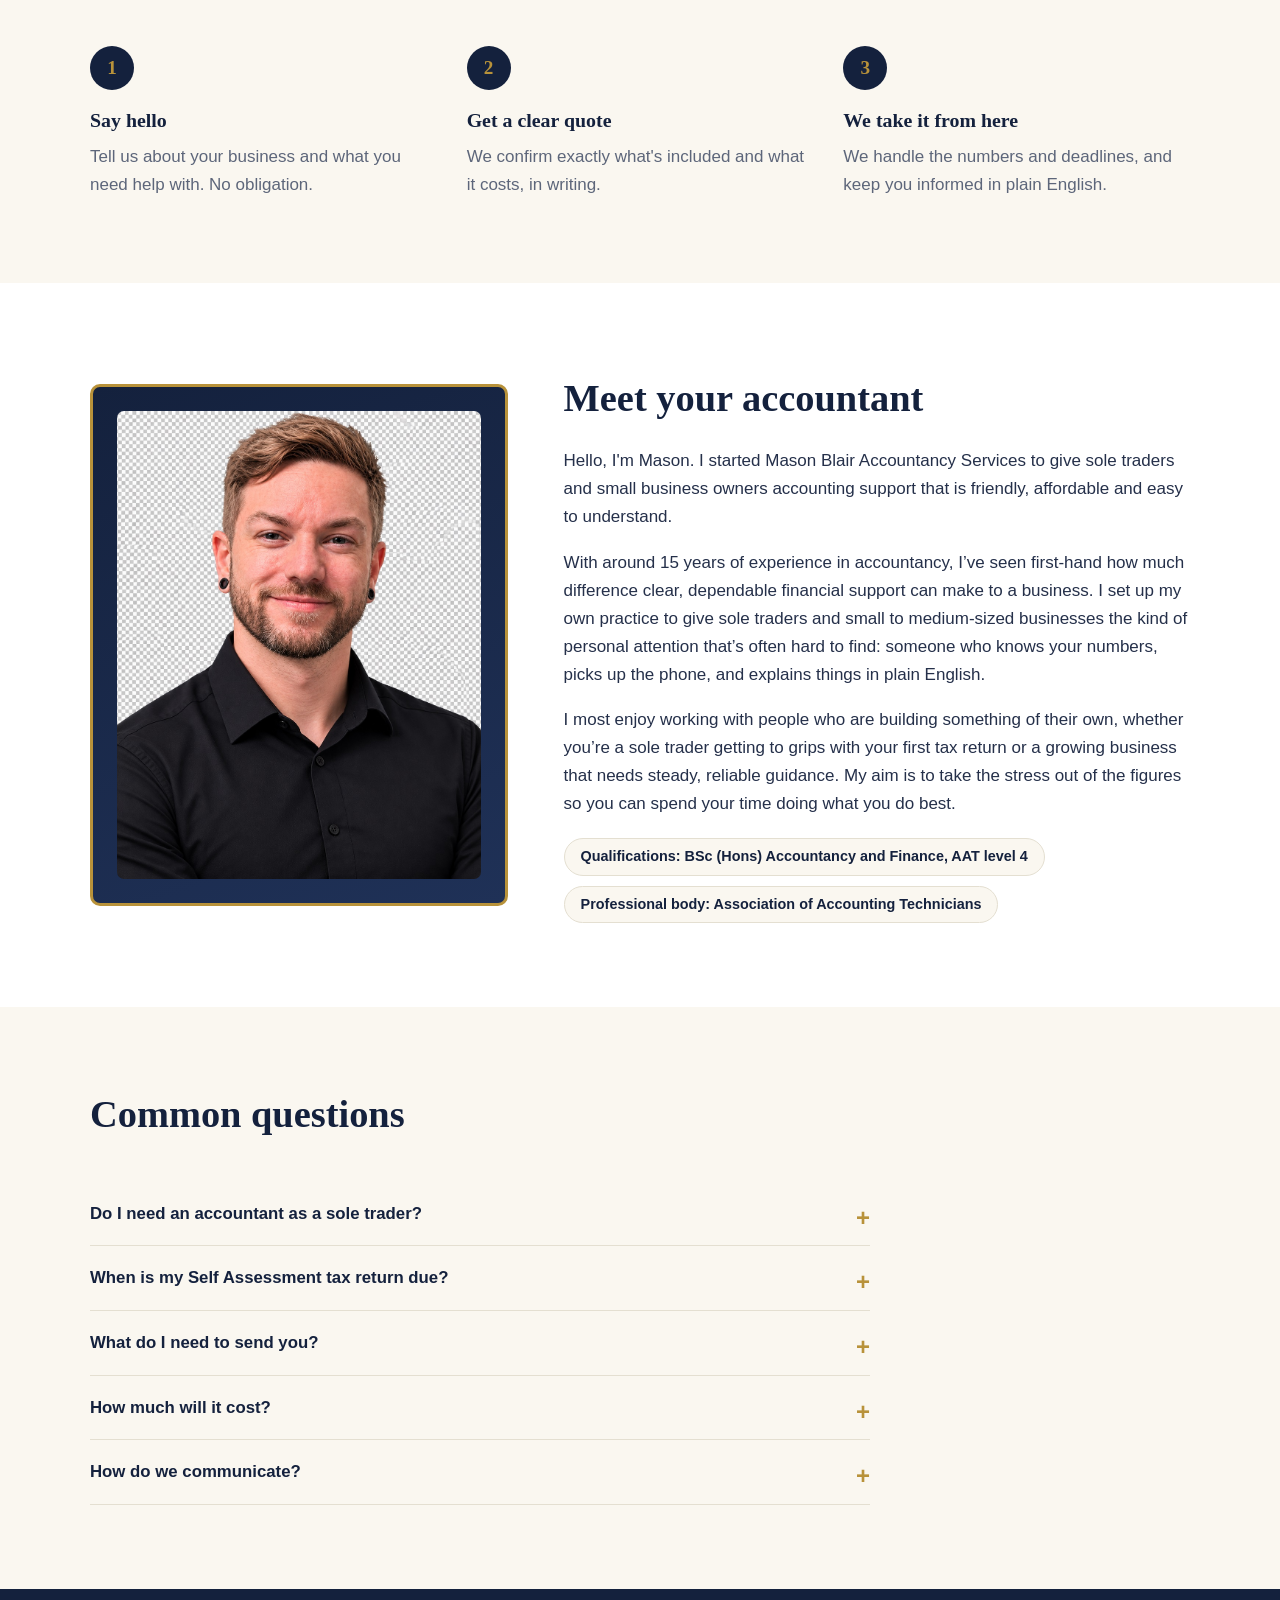
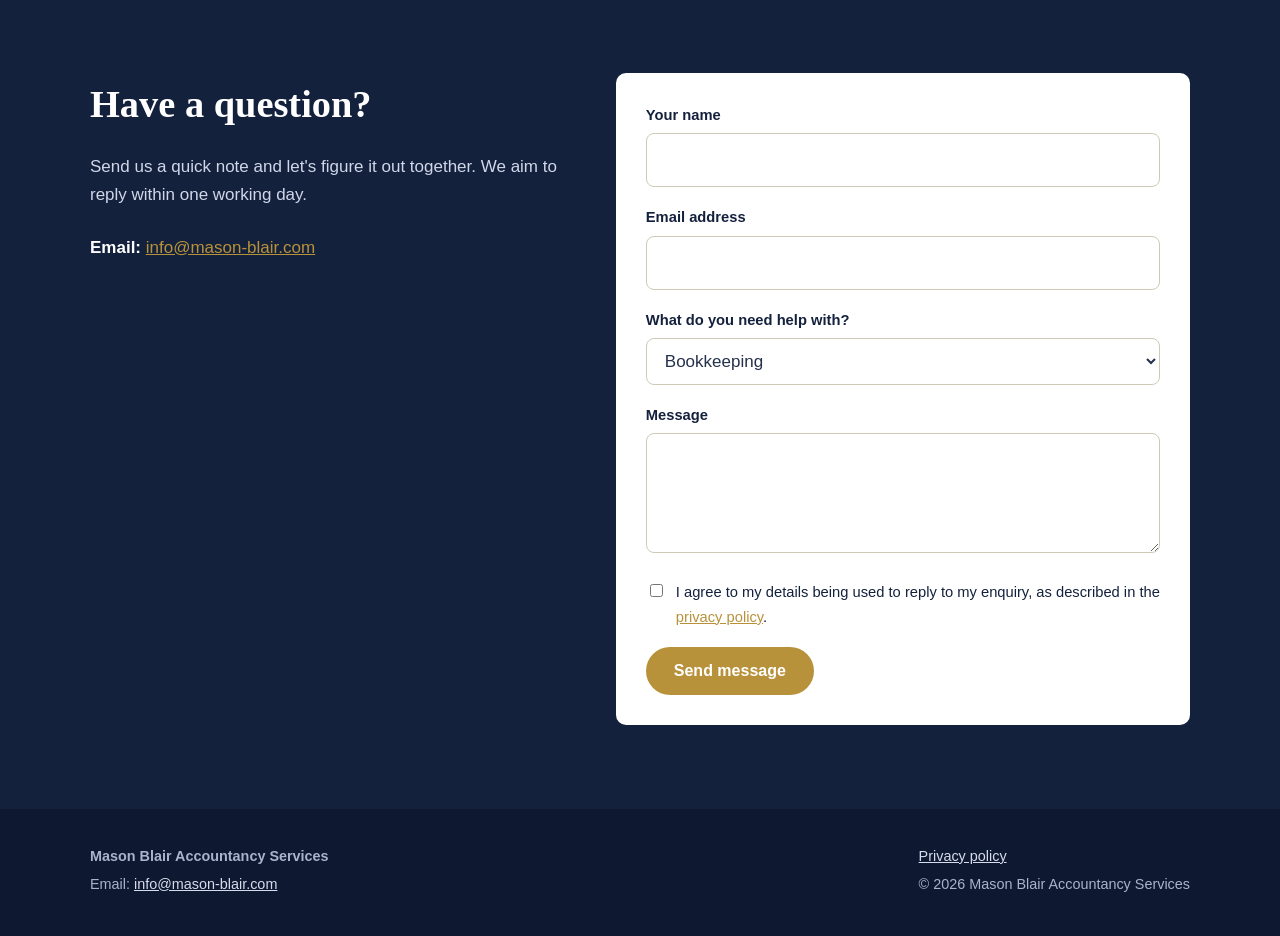
==== commit ebd40acc: "Restore headshot image in about section" ====
--- a/index.html
+++ b/index.html
@@ -137,8 +137,7 @@
     <section id="about">
       <div class="container about-grid">
         <div class="about-photo">
-         <img src="Headshot.jpg" alt="Photo of Mason, founder of Mason Blair Accountancy Services"> -->
-          <span>Add your photo here</span>
+         <img src="Headshot.jpg" alt="Photo of Mason, founder of Mason Blair Accountancy Services">
         </div>
         <div class="about-text">
           <h2>Meet your accountant</h2>
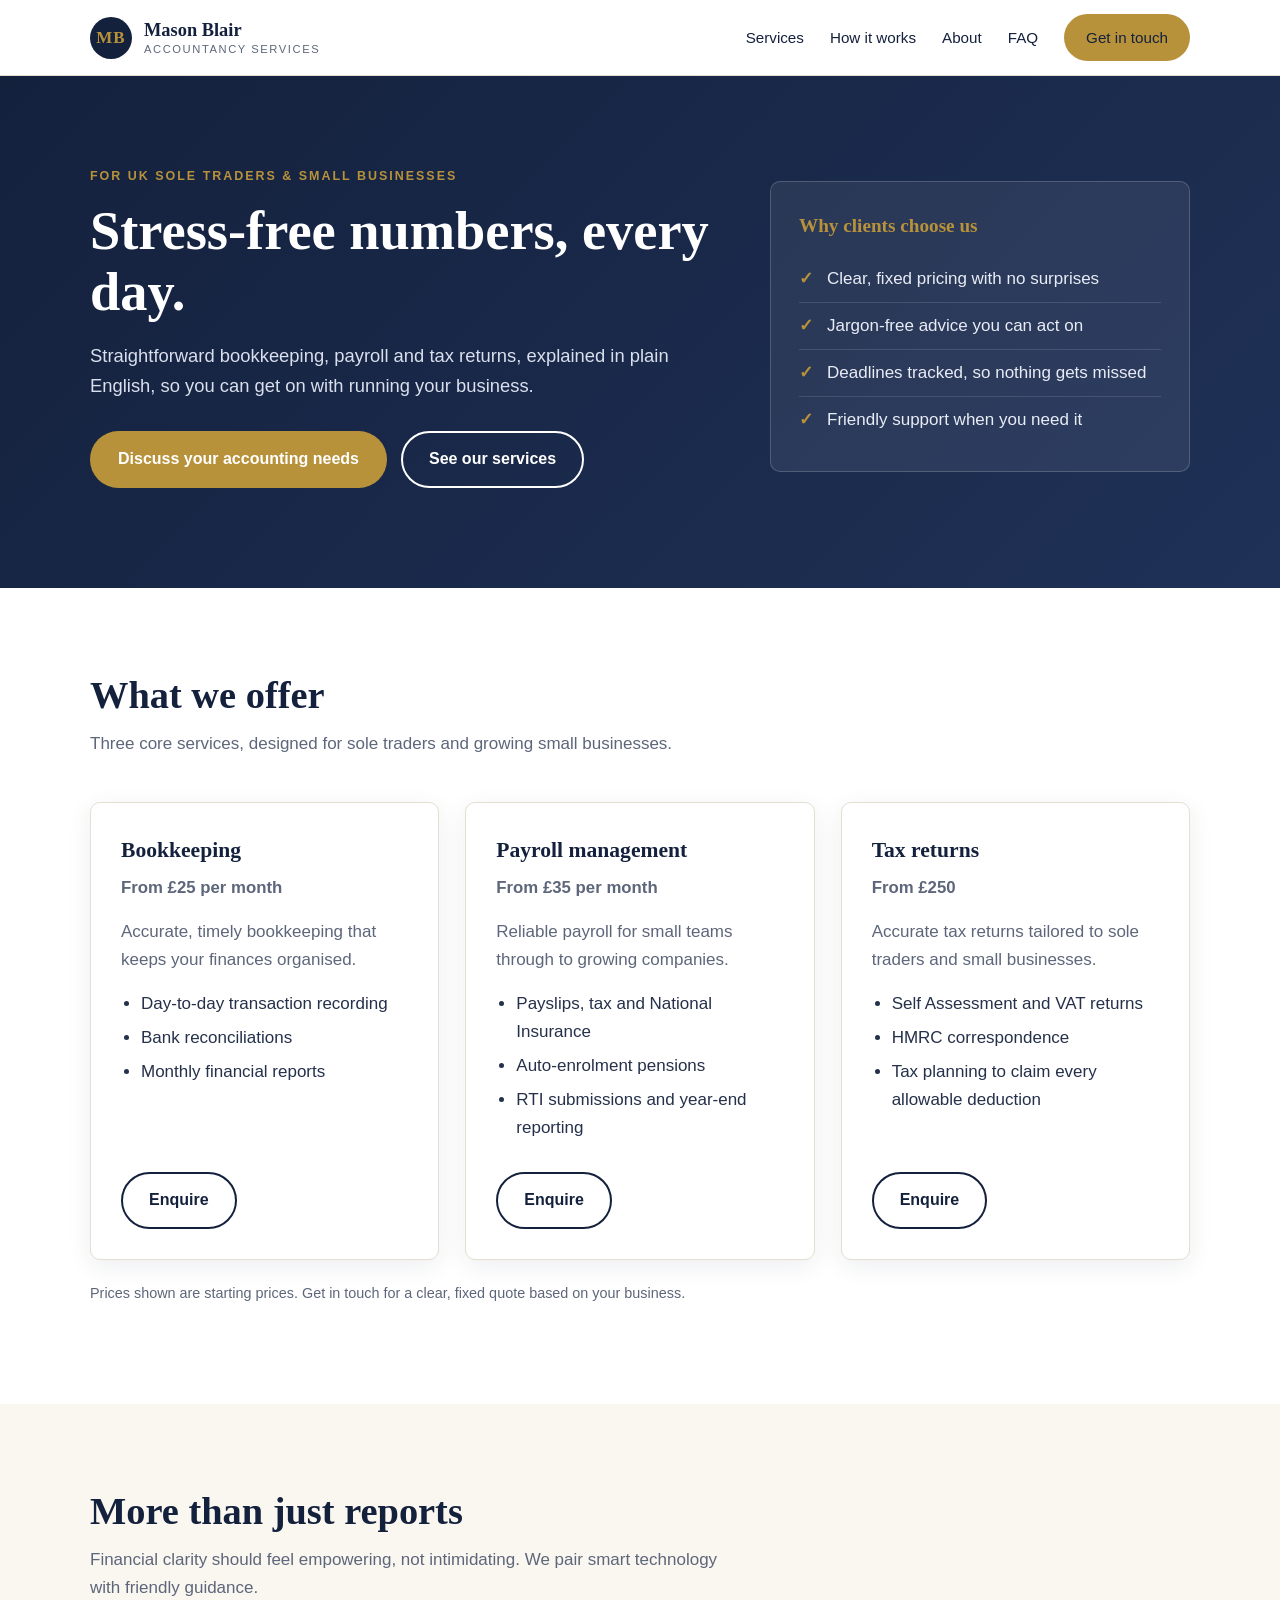
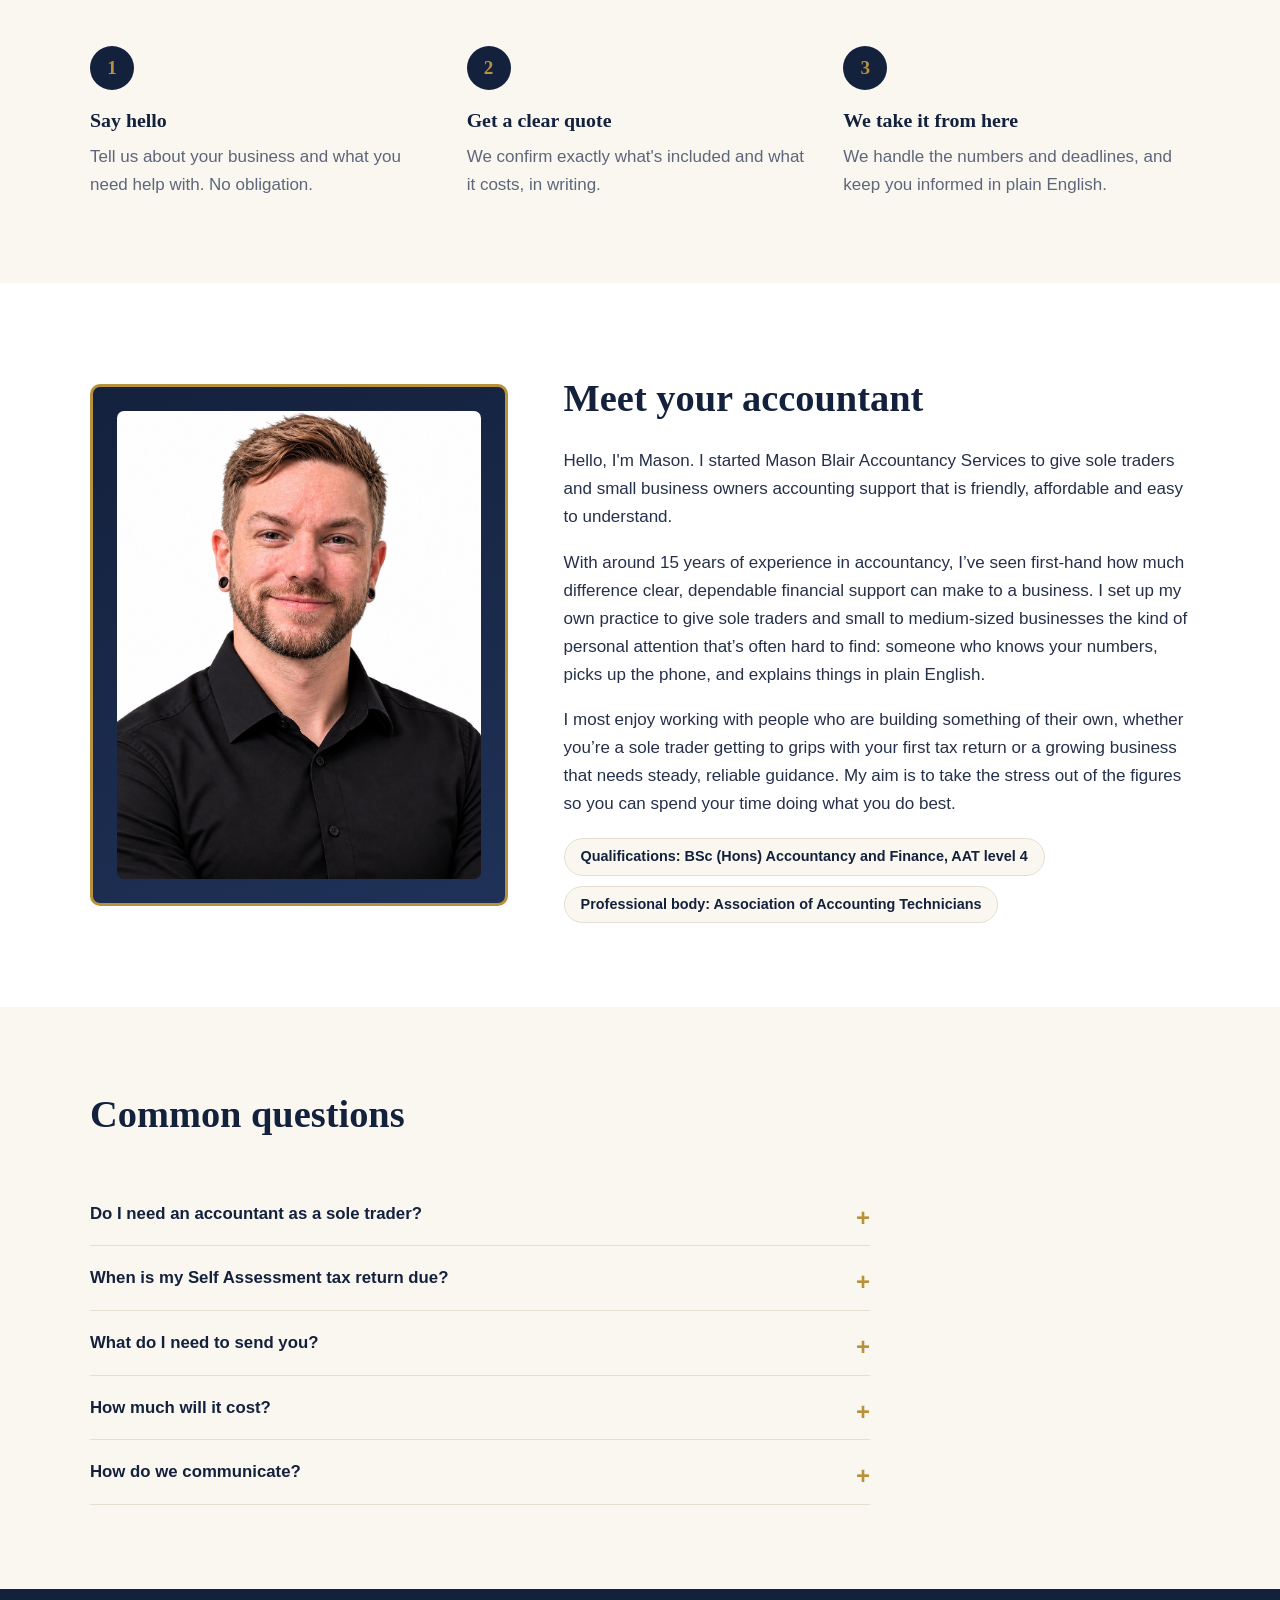
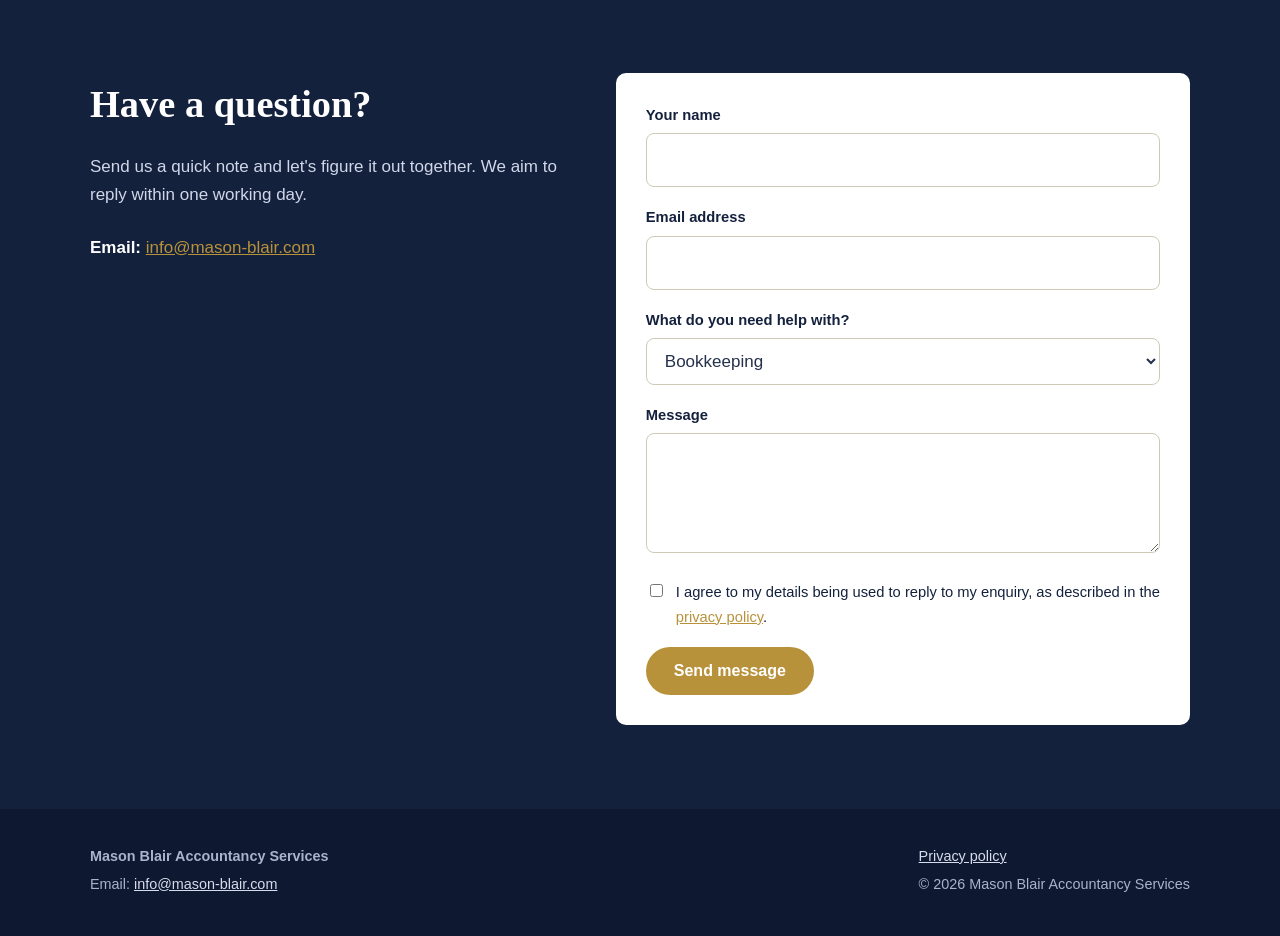
==== commit ff1e2faf: "Fix image filename case in about section" ====
--- a/index.html
+++ b/index.html
@@ -137,7 +137,7 @@
     <section id="about">
       <div class="container about-grid">
         <div class="about-photo">
-         <img src="Headshot.jpg" alt="Photo of Mason, founder of Mason Blair Accountancy Services">
+         <img src="headshot.jpg" alt="Photo of Mason, founder of Mason Blair Accountancy Services">
         </div>
         <div class="about-text">
           <h2>Meet your accountant</h2>
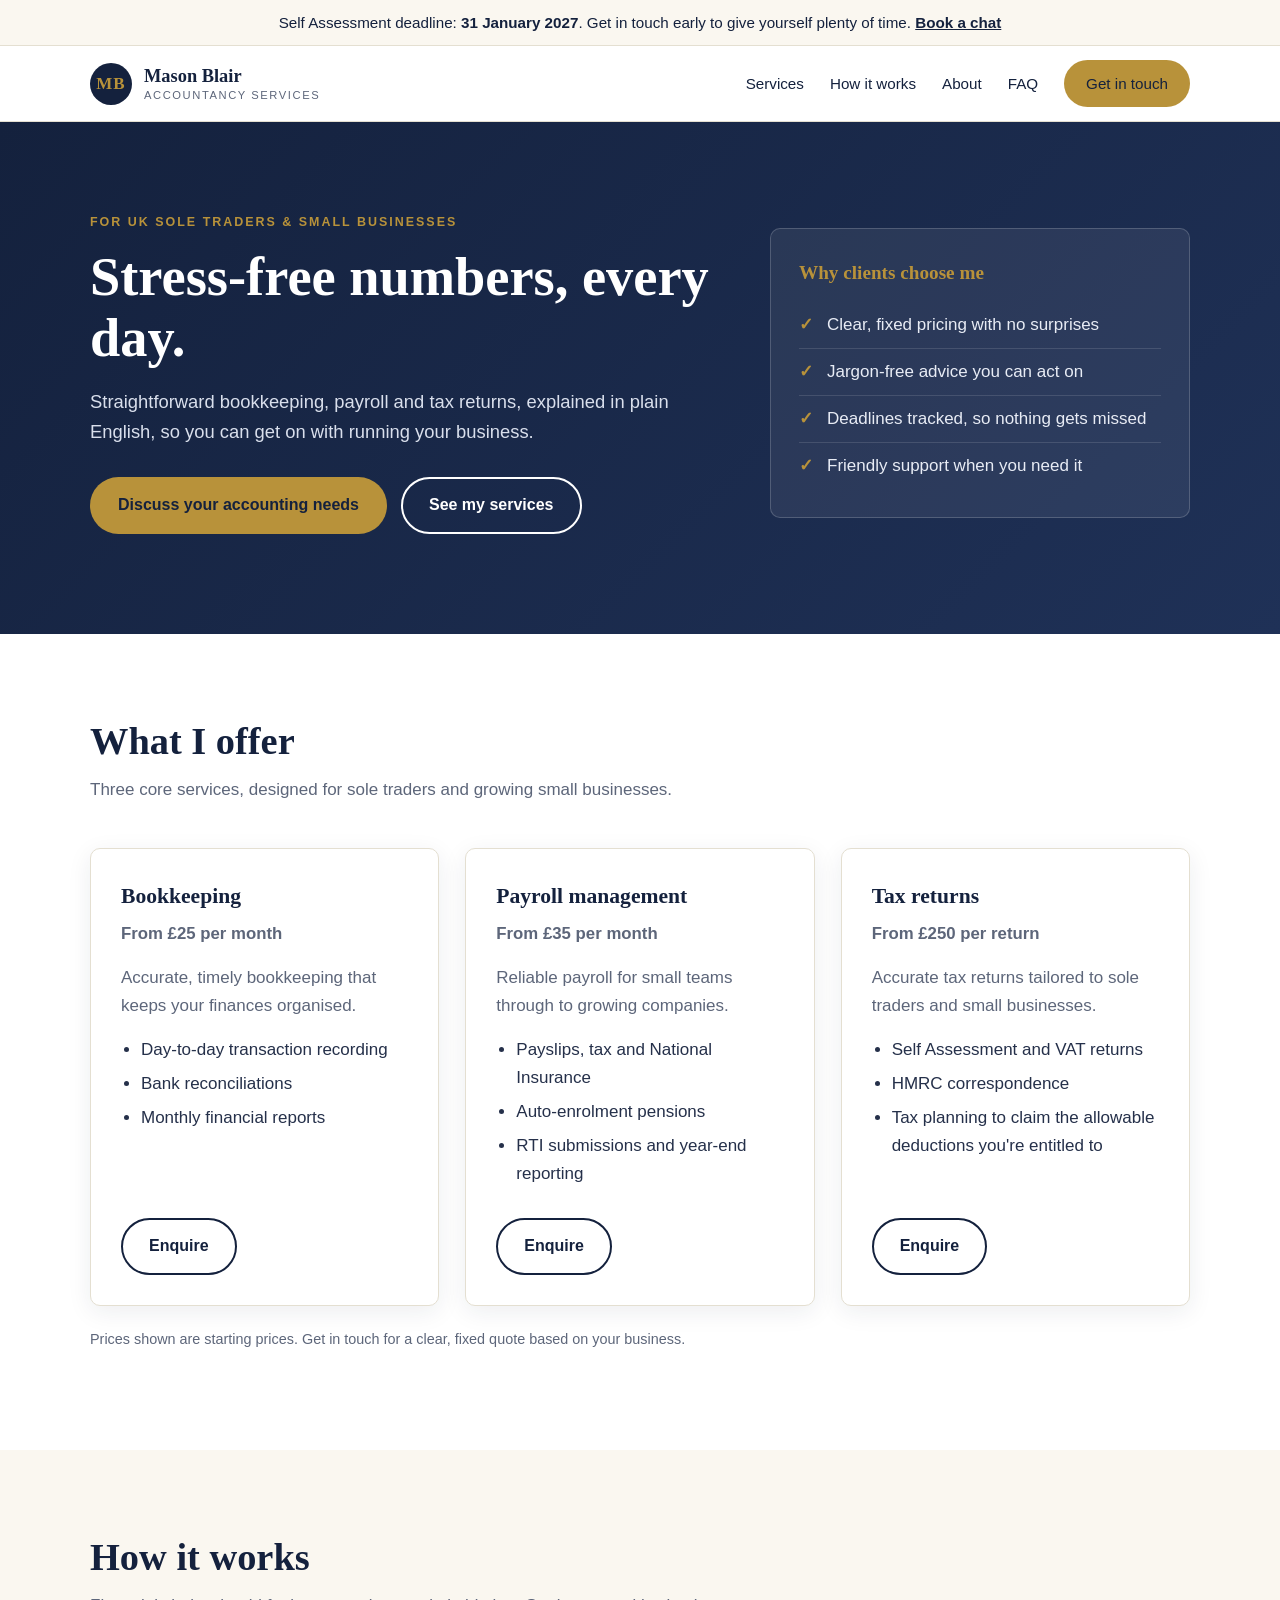
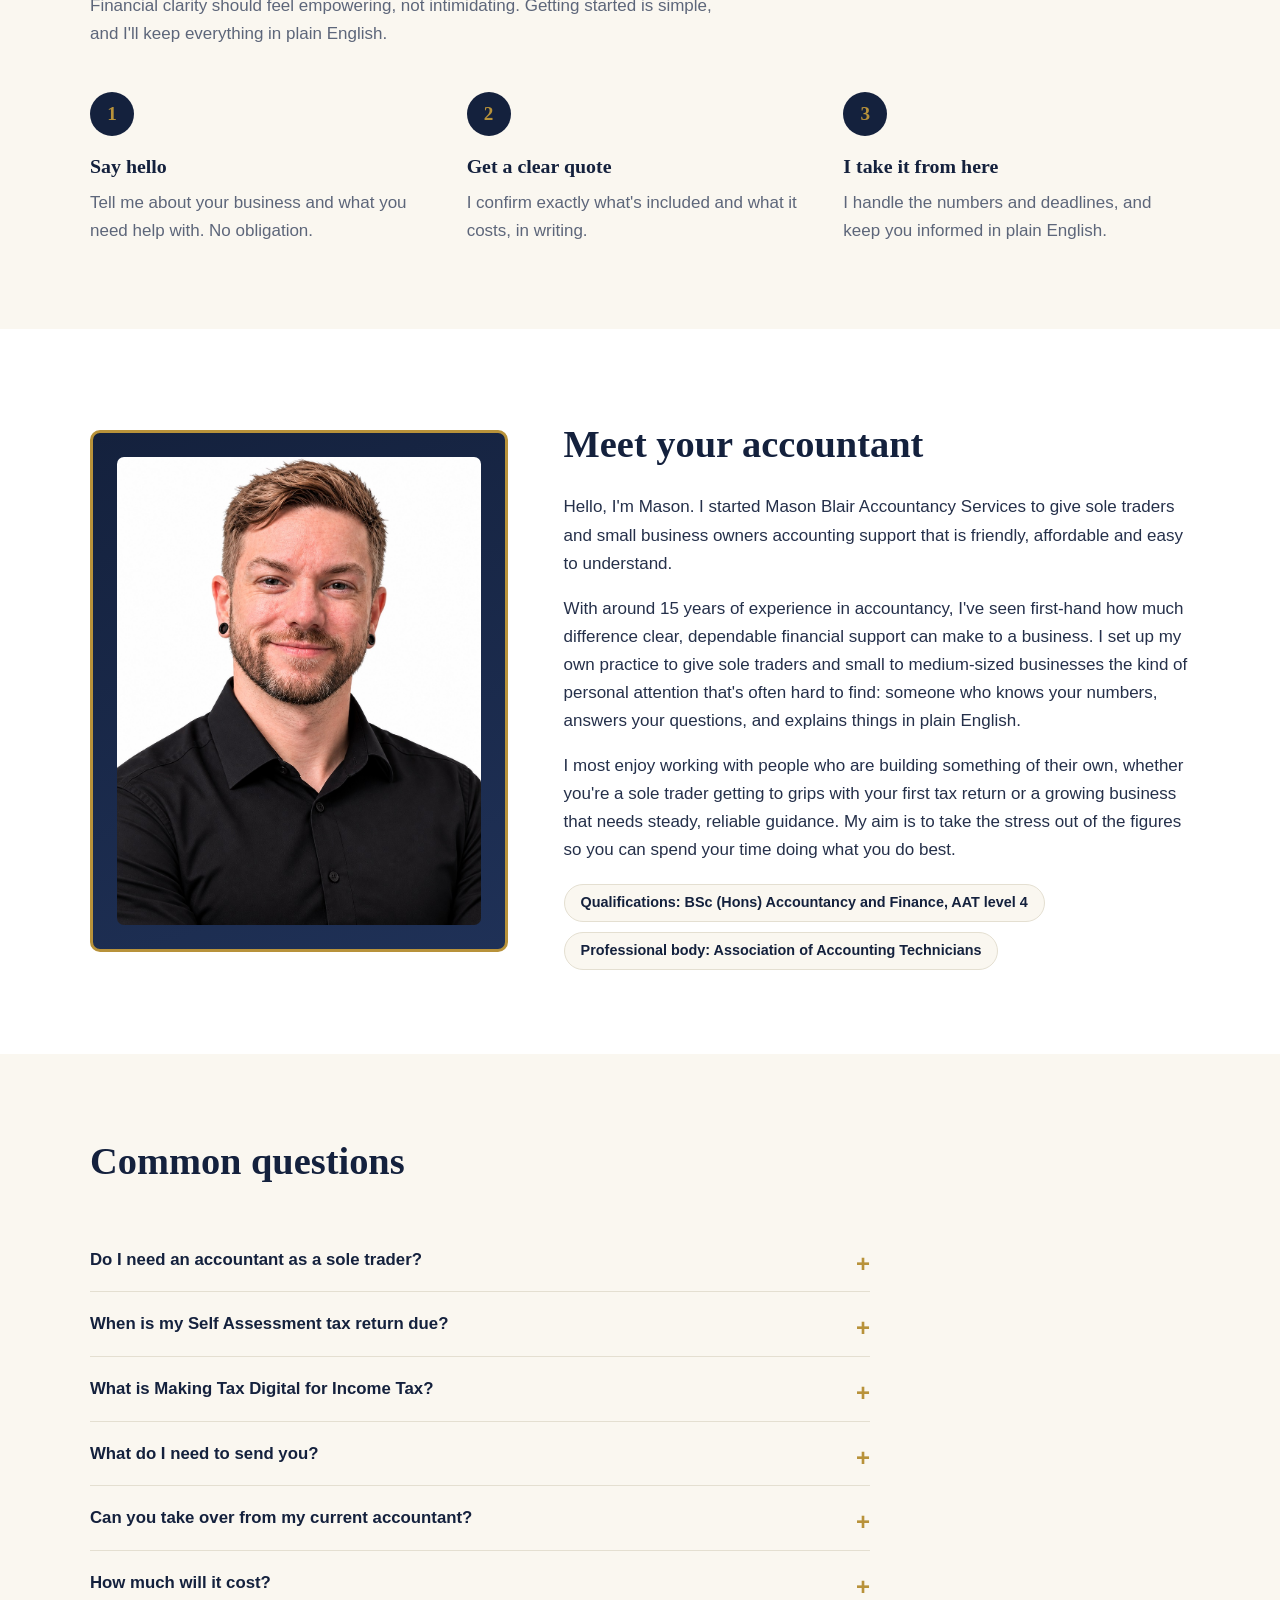
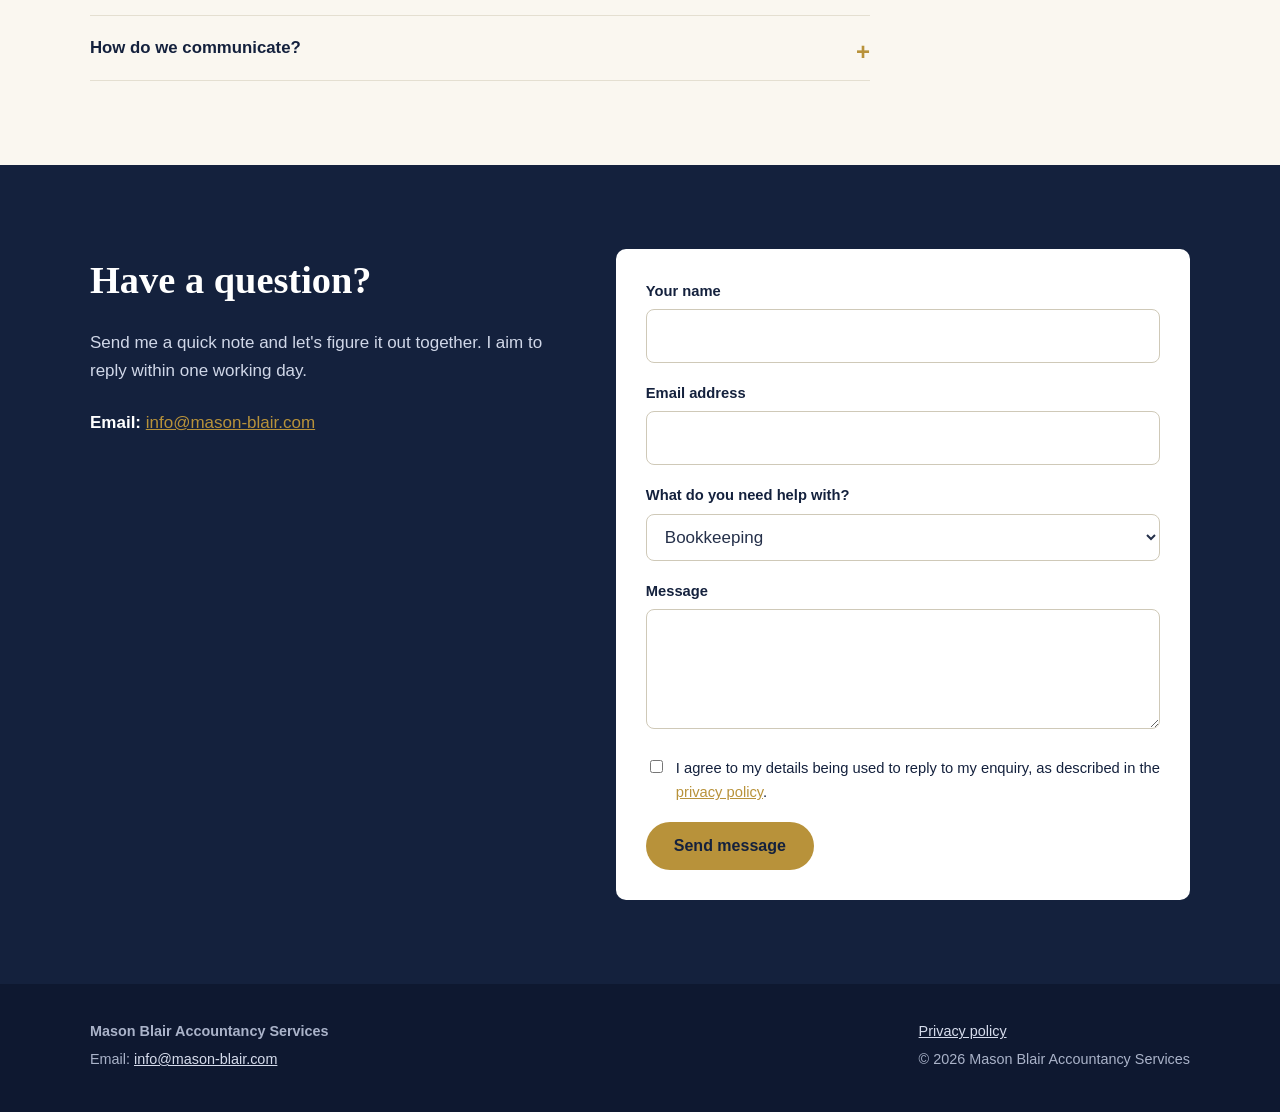
==== commit 37f929f7: "Personalize text and enhance SEO in index.html Updated various text elements to use singular 'I' ins" ====
--- a/index.html
+++ b/index.html
@@ -6,14 +6,52 @@
   <title>Mason Blair | Bookkeeping, Payroll &amp; Tax Returns for UK Small Businesses</title>
   <meta name="description" content="Friendly, straightforward bookkeeping, payroll and tax returns for UK sole traders and small businesses. Clear numbers, clear advice.">
   <link rel="canonical" href="https://www.mason-blair.com/">
-  <meta property="og:title" content="Mason Blair Accountancy Services">
-  <meta property="og:description" content="Straightforward accounting for UK sole traders and small businesses.">
+  <link rel="icon" href="data:image/svg+xml,%3Csvg xmlns='http://www.w3.org/2000/svg' viewBox='0 0 64 64'%3E%3Ccircle cx='32' cy='32' r='32' fill='%2314213d'/%3E%3Ctext x='32' y='41' font-family='Georgia,serif' font-size='26' font-weight='700' text-anchor='middle' fill='%23b8923a'%3EMB%3C/text%3E%3C/svg%3E">
+  <meta property="og:title" content="Mason Blair | Bookkeeping, Payroll &amp; Tax Returns for UK Small Businesses">
+  <meta property="og:description" content="Friendly, straightforward bookkeeping, payroll and tax returns for UK sole traders and small businesses.">
   <meta property="og:type" content="website">
   <meta property="og:url" content="https://www.mason-blair.com/">
+  <meta property="og:locale" content="en_GB">
+  <meta name="twitter:card" content="summary">
   <link rel="stylesheet" href="style.css">
+
+  <!-- Small overrides and additions. These can be moved into style.css if you prefer. -->
+  <style>
+    /* Button text: navy on gold passes WCAG AA contrast (white on gold did not) */
+    .btn-primary { color: var(--navy); }
+    .btn-primary:hover, .nav a.btn-primary:hover { background: var(--gold-dark); color: #fff; }
+
+    /* Seasonal notice bar */
+    .notice { background: var(--cream); border-bottom: 1px solid var(--line); text-align: center; padding: 10px 20px; font-size: 0.95rem; color: var(--navy); }
+    .notice a { font-weight: 600; color: var(--navy); }
+    .notice a:hover { color: var(--gold-dark); }
+
+    /* Contact form feedback */
+    .form-status { margin: 14px 0 0; font-weight: 600; }
+    .form-status:empty { display: none; }
+    .form-status.ok { color: #1f6b3a; }
+    .form-status.error { color: #a12b2b; }
+  </style>
+
+  <script type="application/ld+json">
+  {
+    "@context": "https://schema.org",
+    "@type": "AccountingService",
+    "name": "Mason Blair Accountancy Services",
+    "url": "https://www.mason-blair.com/",
+    "email": "info@mason-blair.com",
+    "description": "Bookkeeping, payroll and tax returns for UK sole traders and small businesses.",
+    "areaServed": { "@type": "Country", "name": "United Kingdom" }
+  }
+  </script>
 </head>
 <body>
   <a class="skip-link" href="#main">Skip to content</a>
+
+  <!-- Seasonal notice: hides itself automatically after 31 January 2027. Delete the block and its script when no longer needed. -->
+  <div class="notice" id="notice">
+    Self Assessment deadline: <strong>31 January 2027</strong>. Get in touch early to give yourself plenty of time. <a href="#contact">Book a chat</a>
+  </div>
 
   <header class="site-header">
     <div class="container header-inner">
@@ -46,11 +84,11 @@
           <p class="lead">Straightforward bookkeeping, payroll and tax returns, explained in plain English, so you can get on with running your business.</p>
           <div class="hero-actions">
             <a class="btn btn-primary" href="#contact">Discuss your accounting needs</a>
-            <a class="btn btn-outline" href="#services">See our services</a>
+            <a class="btn btn-outline" href="#services">See my services</a>
           </div>
         </div>
         <aside class="hero-card" aria-label="Why choose us">
-          <h2>Why clients choose us</h2>
+          <h2>Why clients choose me</h2>
           <ul>
             <li>Clear, fixed pricing with no surprises</li>
             <li>Jargon-free advice you can act on</li>
@@ -65,7 +103,7 @@
     <section id="services">
       <div class="container">
         <div class="section-head">
-          <h2>What we offer</h2>
+          <h2>What I offer</h2>
           <p>Three core services, designed for sole traders and growing small businesses.</p>
         </div>
         <div class="cards">
@@ -78,7 +116,7 @@
               <li>Bank reconciliations</li>
               <li>Monthly financial reports</li>
             </ul>
-            <a class="btn btn-outline" href="#contact">Enquire</a>
+            <a class="btn btn-outline" href="#contact" data-service="Bookkeeping">Enquire</a>
           </article>
 
           <article class="card">
@@ -90,19 +128,19 @@
               <li>Auto-enrolment pensions</li>
               <li>RTI submissions and year-end reporting</li>
             </ul>
-            <a class="btn btn-outline" href="#contact">Enquire</a>
+            <a class="btn btn-outline" href="#contact" data-service="Payroll">Enquire</a>
           </article>
 
           <article class="card">
             <h3>Tax returns</h3>
-            <p class="price">From £250</p>
+            <p class="price">From £250 per return</p>
             <p>Accurate tax returns tailored to sole traders and small businesses.</p>
             <ul>
               <li>Self Assessment and VAT returns</li>
               <li>HMRC correspondence</li>
-              <li>Tax planning to claim every allowable deduction</li>
+              <li>Tax planning to claim the allowable deductions you're entitled to</li>
             </ul>
-            <a class="btn btn-outline" href="#contact">Enquire</a>
+            <a class="btn btn-outline" href="#contact" data-service="Tax return">Enquire</a>
           </article>
         </div>
         <p class="note">Prices shown are starting prices. Get in touch for a clear, fixed quote based on your business.</p>
@@ -113,21 +151,21 @@
     <section id="how" class="section-alt">
       <div class="container">
         <div class="section-head">
-          <h2>More than just reports</h2>
-          <p>Financial clarity should feel empowering, not intimidating. We pair smart technology with friendly guidance.</p>
+          <h2>How it works</h2>
+          <p>Financial clarity should feel empowering, not intimidating. Getting started is simple, and I'll keep everything in plain English.</p>
         </div>
         <div class="steps">
           <div class="step">
             <h3>Say hello</h3>
-            <p>Tell us about your business and what you need help with. No obligation.</p>
+            <p>Tell me about your business and what you need help with. No obligation.</p>
           </div>
           <div class="step">
             <h3>Get a clear quote</h3>
-            <p>We confirm exactly what's included and what it costs, in writing.</p>
+            <p>I confirm exactly what's included and what it costs, in writing.</p>
           </div>
           <div class="step">
-            <h3>We take it from here</h3>
-            <p>We handle the numbers and deadlines, and keep you informed in plain English.</p>
+            <h3>I take it from here</h3>
+            <p>I handle the numbers and deadlines, and keep you informed in plain English.</p>
           </div>
         </div>
       </div>
@@ -137,13 +175,13 @@
     <section id="about">
       <div class="container about-grid">
         <div class="about-photo">
-         <img src="headshot.jpg" alt="Photo of Mason, founder of Mason Blair Accountancy Services">
+          <img src="headshot.jpg" alt="Photo of Mason, founder of Mason Blair Accountancy Services" loading="lazy" decoding="async">
         </div>
         <div class="about-text">
           <h2>Meet your accountant</h2>
           <p>Hello, I'm Mason. I started Mason Blair Accountancy Services to give sole traders and small business owners accounting support that is friendly, affordable and easy to understand.</p>
-          <p>With around 15 years of experience in accountancy, I’ve seen first-hand how much difference clear, dependable financial support can make to a business. I set up my own practice to give sole traders and small to medium-sized businesses the kind of personal attention that’s often hard to find: someone who knows your numbers, picks up the phone, and explains things in plain English.</p>
-	  <p>I most enjoy working with people who are building something of their own, whether you’re a sole trader getting to grips with your first tax return or a growing business that needs steady, reliable guidance. My aim is to take the stress out of the figures so you can spend your time doing what you do best.</p>
+          <p>With around 15 years of experience in accountancy, I've seen first-hand how much difference clear, dependable financial support can make to a business. I set up my own practice to give sole traders and small to medium-sized businesses the kind of personal attention that's often hard to find: someone who knows your numbers, answers your questions, and explains things in plain English.</p>
+          <p>I most enjoy working with people who are building something of their own, whether you're a sole trader getting to grips with your first tax return or a growing business that needs steady, reliable guidance. My aim is to take the stress out of the figures so you can spend your time doing what you do best.</p>
           <ul class="credentials" aria-label="Qualifications and memberships">
             <li>Qualifications: BSc (Hons) Accountancy and Finance, AAT level 4</li>
             <li>Professional body: Association of Accounting Technicians</li>
@@ -174,23 +212,31 @@
         <div class="faq">
           <details>
             <summary>Do I need an accountant as a sole trader?</summary>
-            <p>You don't have to have one, but many sole traders find it saves time, reduces mistakes and helps them keep more of what they earn. We can help with as much or as little as you need.</p>
+            <p>You don't have to have one, but many sole traders find it saves time, reduces mistakes and helps them keep more of what they earn. I can help with as much or as little as you need.</p>
           </details>
           <details>
             <summary>When is my Self Assessment tax return due?</summary>
             <p>For most people the online filing deadline is 31 January following the end of the tax year (which ends 5 April), and any tax owed is also due by then. Check GOV.UK for the current year's exact dates.</p>
           </details>
           <details>
+            <summary>What is Making Tax Digital for Income Tax?</summary>
+            <p>It's a change to how some sole traders and landlords keep records and report to HMRC, being phased in by income level. If it applies to you, you'll need to keep digital records and send regular updates using compatible software. Check GOV.UK to see whether and when it applies to you, and get in touch if you'd like help getting ready.</p>
+          </details>
+          <details>
             <summary>What do I need to send you?</summary>
-            <p>Typically your income and expense records (or bank statements), plus any relevant invoices and receipts. We'll give you a simple checklist once we've spoken.</p>
+            <p>Typically your income and expense records (or bank statements), plus any relevant invoices and receipts. I'll give you a simple checklist once we've spoken.</p>
+          </details>
+          <details>
+            <summary>Can you take over from my current accountant?</summary>
+            <p>Yes. Get in touch and I'll explain what's needed to make the switch smooth.</p>
           </details>
           <details>
             <summary>How much will it cost?</summary>
-            <p>Our prices start from the amounts shown above. We'll agree a clear, fixed quote with you before any work begins.</p>
+            <p>My prices start from the amounts shown above. I'll agree a clear, fixed quote with you before any work begins.</p>
           </details>
           <details>
             <summary>How do we communicate?</summary>
-            <p>Mainly by email, with calls when you'd like to talk things through. We aim to reply within one working day.</p>
+            <p>Mainly by email, with calls when you'd like to talk things through. I aim to reply within one working day.</p>
           </details>
         </div>
       </div>
@@ -201,14 +247,13 @@
       <div class="container contact-grid">
         <div>
           <h2>Have a question?</h2>
-          <p>Send us a quick note and let's figure it out together. We aim to reply within one working day.</p>
+          <p>Send me a quick note and let's figure it out together. I aim to reply within one working day.</p>
           <ul class="contact-list">
             <li><strong>Email:</strong> <a href="mailto:info@mason-blair.com">info@mason-blair.com</a></li>
-            <!-- <li><strong>Phone:</strong> <a href="tel:07827 689 279">07827 689 279</a></li> -->
           </ul>
         </div>
 
-        <form action="https://formspree.io/f/moedjldq" method="POST">
+        <form id="contact-form" action="https://formspree.io/f/moedjldq" method="POST">
           <div class="field">
             <label for="name">Your name</label>
             <input id="name" name="name" type="text" autocomplete="name" required>
@@ -239,6 +284,7 @@
             <label for="consent" style="font-weight:400;margin:0;">I agree to my details being used to reply to my enquiry, as described in the <a href="privacy.html">privacy policy</a>.</label>
           </div>
           <button class="btn btn-primary" type="submit">Send message</button>
+          <p class="form-status" id="form-status" role="status" aria-live="polite"></p>
         </form>
       </div>
     </section>
@@ -271,8 +317,52 @@
         toggle.setAttribute('aria-expanded', 'false');
       });
     });
+
     // Footer year
     document.getElementById('year').textContent = new Date().getFullYear();
+
+    // Hide the Self Assessment notice after the deadline has passed
+    var notice = document.getElementById('notice');
+    if (notice && new Date() >= new Date('2027-02-01')) {
+      notice.style.display = 'none';
+    }
+
+    // "Enquire" buttons pre-select the matching service in the form
+    var serviceSelect = document.getElementById('service');
+    document.querySelectorAll('[data-service]').forEach(function (btn) {
+      btn.addEventListener('click', function () {
+        serviceSelect.value = btn.getAttribute('data-service');
+      });
+    });
+
+    // Send the form without leaving the page (falls back to a normal submit if this fails to run)
+    var form = document.getElementById('contact-form');
+    var statusEl = document.getElementById('form-status');
+    form.addEventListener('submit', function (e) {
+      if (!window.fetch || !window.FormData) { return; }
+      e.preventDefault();
+      var submitBtn = form.querySelector('button[type="submit"]');
+      submitBtn.disabled = true;
+      submitBtn.textContent = 'Sending…';
+      statusEl.className = 'form-status';
+      statusEl.textContent = '';
+      fetch(form.action, {
+        method: 'POST',
+        body: new FormData(form),
+        headers: { 'Accept': 'application/json' }
+      }).then(function (response) {
+        if (!response.ok) { throw new Error('Request failed'); }
+        form.reset();
+        statusEl.classList.add('ok');
+        statusEl.textContent = 'Thank you, your message has been sent. I aim to reply within one working day.';
+      }).catch(function () {
+        statusEl.classList.add('error');
+        statusEl.textContent = 'Sorry, something went wrong. Please email info@mason-blair.com instead.';
+      }).then(function () {
+        submitBtn.disabled = false;
+        submitBtn.textContent = 'Send message';
+      });
+    });
   </script>
 </body>
 </html>
